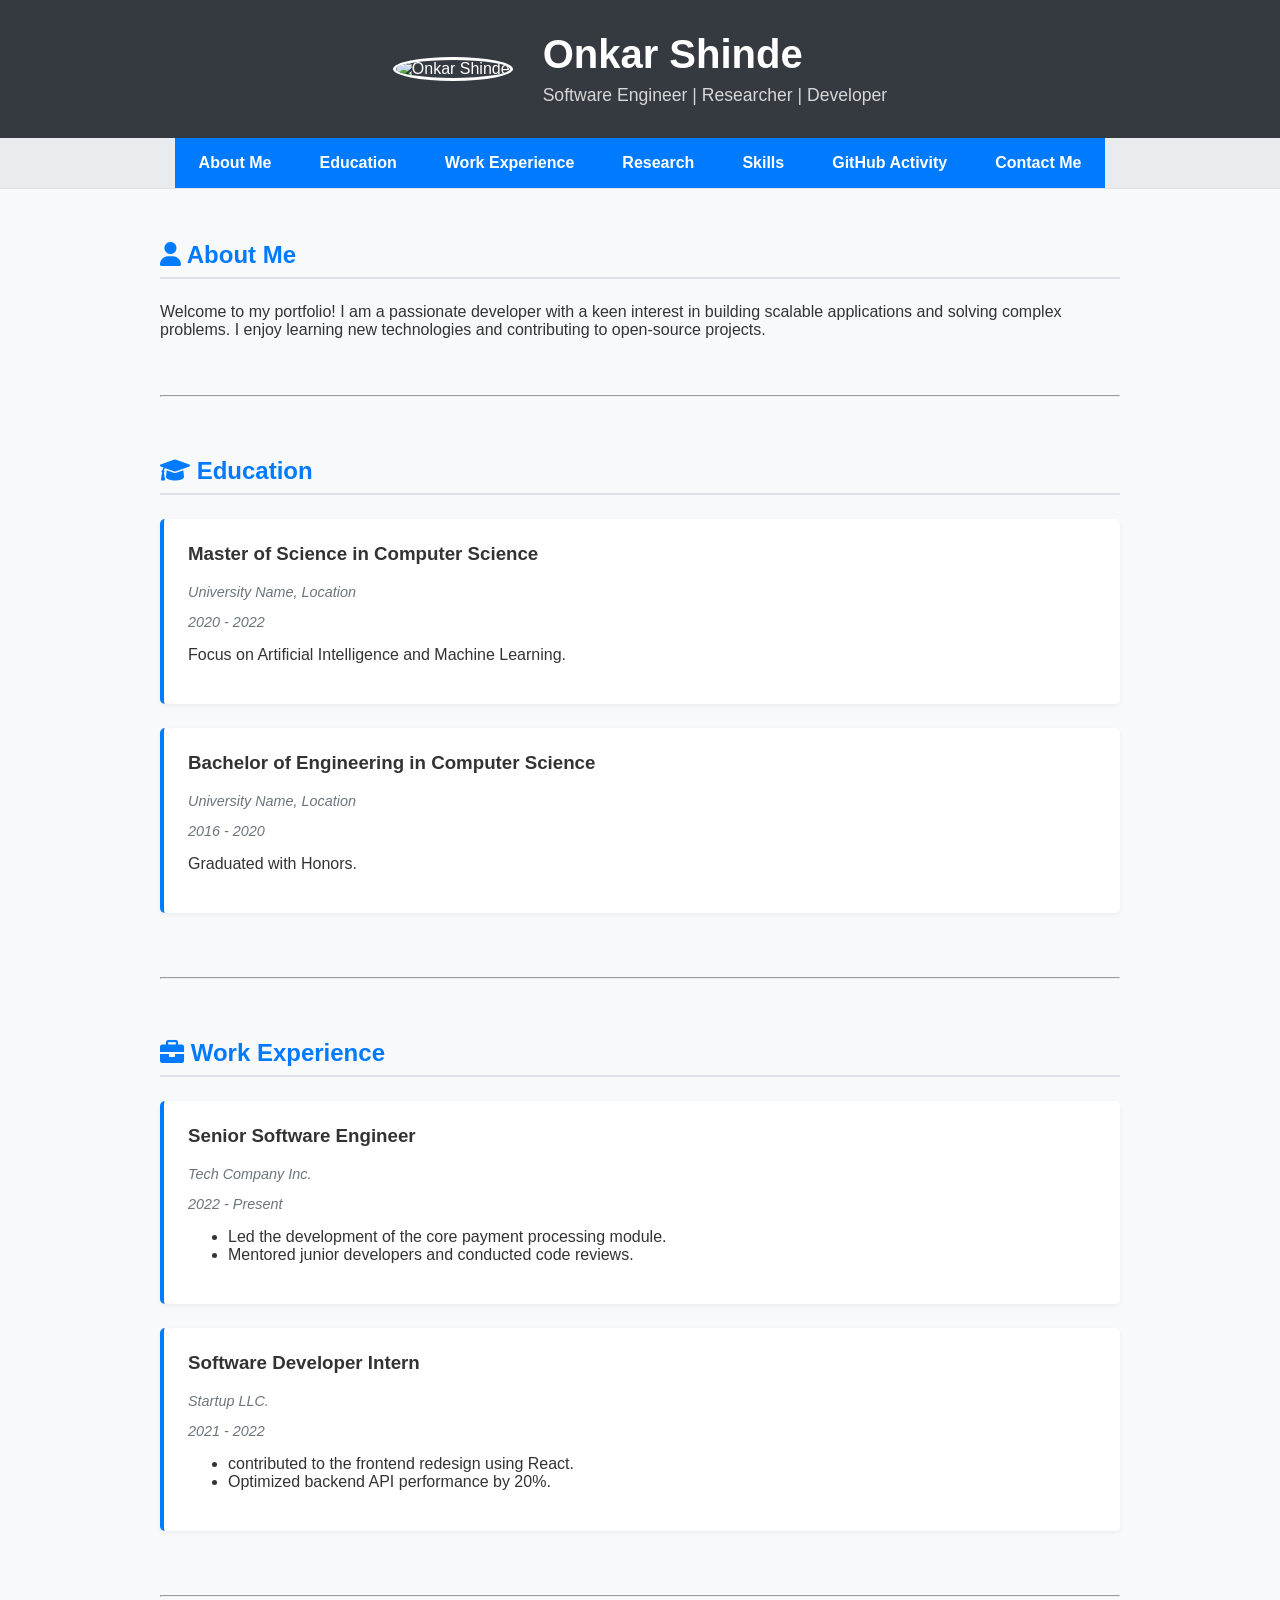
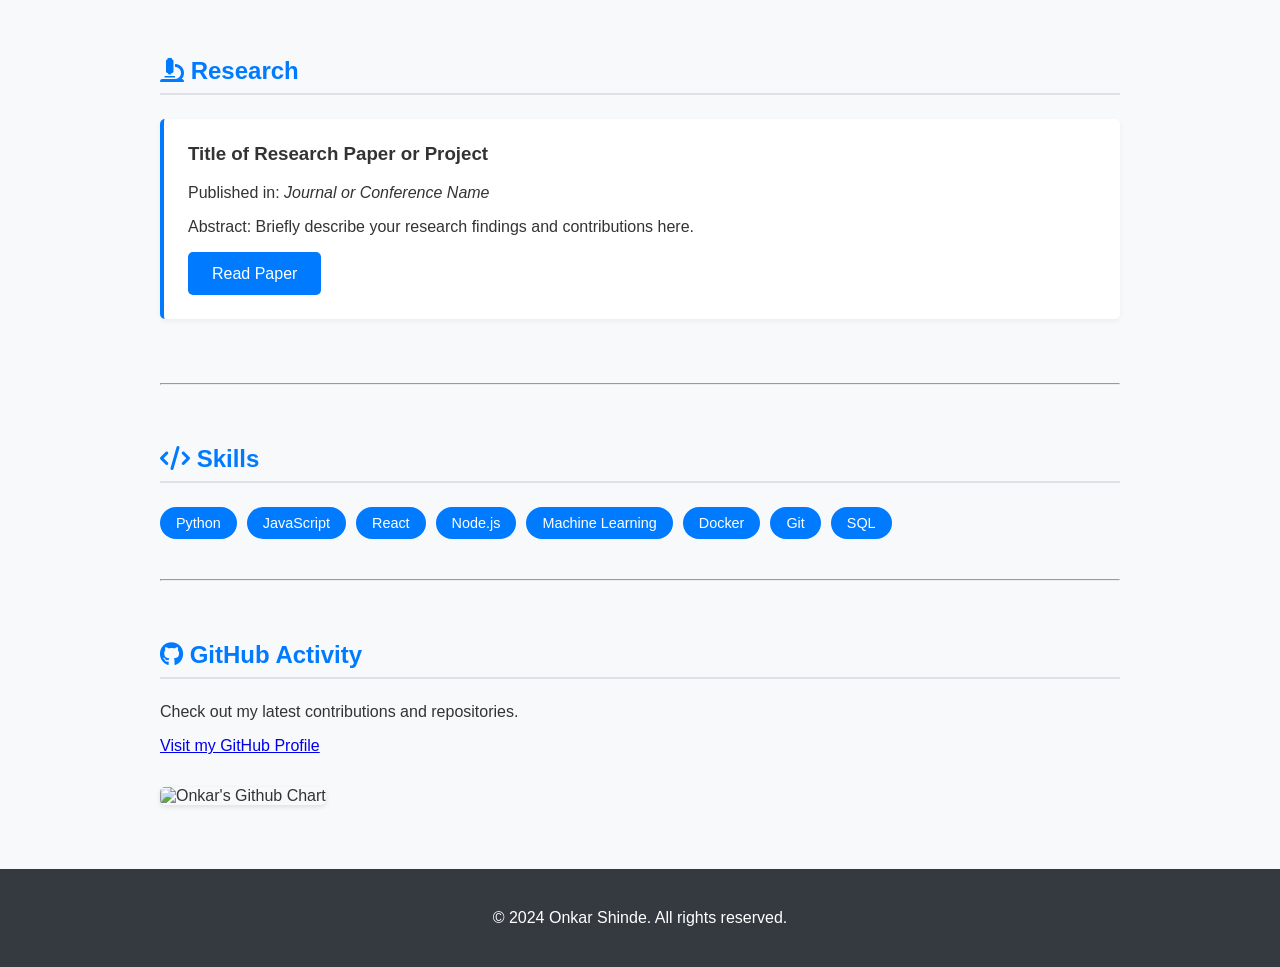
==== index.html @ 022b7048 "Remove root folder" ====
<!DOCTYPE html>
<html lang="en">
<head>
    <meta charset="UTF-8">
    <meta name="viewport" content="width=device-width, initial-scale=1.0">
    <title>Onkar Shinde - Portfolio</title>
    <link rel="stylesheet" href="styles.css">
    <!-- Font Awesome for icons -->
    <link rel="stylesheet" href="https://cdnjs.cloudflare.com/ajax/libs/font-awesome/6.0.0/css/all.min.css">
</head>
<body>

    <!-- Header Section -->
    <header class="main-header">
        <div class="container header-content">
            <div class="profile-photo">
                <!-- Replace 'photo.jpg' with your actual photo file -->
                <img src="https://via.placeholder.com/150" alt="Onkar Shinde">
            </div>
            <div class="header-text">
                <h1>Onkar Shinde</h1>
                <p>Software Engineer | Researcher | Developer</p>
            </div>
        </div>
    </header>

    <!-- Navigation Bar -->
    <nav class="navbar">
        <div class="container">
            <ul>
                <li><a href="#about">About Me</a></li>
                <li><a href="#education">Education</a></li>
                <li><a href="#experience">Work Experience</a></li>
                <li><a href="#research">Research</a></li>
                <li><a href="#skills">Skills</a></li>
                <li><a href="#github">GitHub Activity</a></li>
                <li><a href="contact.html">Contact Me</a></li>
            </ul>
        </div>
    </nav>

    <!-- Main Content -->
    <main class="container">
        
        <!-- About Me Section -->
        <section id="about" class="section">
            <h2><i class="fas fa-user"></i> About Me</h2>
            <p>Welcome to my portfolio! I am a passionate developer with a keen interest in building scalable applications and solving complex problems. I enjoy learning new technologies and contributing to open-source projects.</p>
        </section>

        <hr>

        <!-- Education Section -->
        <section id="education" class="section">
            <h2><i class="fas fa-graduation-cap"></i> Education</h2>
            <div class="timeline-item">
                <h3>Master of Science in Computer Science</h3>
                <p class="institution">University Name, Location</p>
                <p class="date">2020 - 2022</p>
                <p>Focus on Artificial Intelligence and Machine Learning.</p>
            </div>
            <div class="timeline-item">
                <h3>Bachelor of Engineering in Computer Science</h3>
                <p class="institution">University Name, Location</p>
                <p class="date">2016 - 2020</p>
                <p>Graduated with Honors.</p>
            </div>
        </section>

        <hr>

        <!-- Work Experience Section -->
        <section id="experience" class="section">
            <h2><i class="fas fa-briefcase"></i> Work Experience</h2>
            <div class="timeline-item">
                <h3>Senior Software Engineer</h3>
                <p class="company">Tech Company Inc.</p>
                <p class="date">2022 - Present</p>
                <ul>
                    <li>Led the development of the core payment processing module.</li>
                    <li>Mentored junior developers and conducted code reviews.</li>
                </ul>
            </div>
            <div class="timeline-item">
                <h3>Software Developer Intern</h3>
                <p class="company">Startup LLC.</p>
                <p class="date">2021 - 2022</p>
                <ul>
                    <li>contributed to the frontend redesign using React.</li>
                    <li>Optimized backend API performance by 20%.</li>
                </ul>
            </div>
        </section>

        <hr>

        <!-- Research Section -->
        <section id="research" class="section">
            <h2><i class="fas fa-microscope"></i> Research</h2>
            <div class="research-item">
                <h3>Title of Research Paper or Project</h3>
                <p>Published in: <em>Journal or Conference Name</em></p>
                <p>Abstract: Briefly describe your research findings and contributions here.</p>
                <a href="#" class="btn">Read Paper</a>
            </div>
        </section>

        <hr>

        <!-- Skills Section -->
        <section id="skills" class="section">
            <h2><i class="fas fa-code"></i> Skills</h2>
            <div class="skills-grid">
                <span class="skill-tag">Python</span>
                <span class="skill-tag">JavaScript</span>
                <span class="skill-tag">React</span>
                <span class="skill-tag">Node.js</span>
                <span class="skill-tag">Machine Learning</span>
                <span class="skill-tag">Docker</span>
                <span class="skill-tag">Git</span>
                <span class="skill-tag">SQL</span>
            </div>
        </section>

        <hr>

        <!-- GitHub Activity Section -->
        <section id="github" class="section">
            <h2><i class="fab fa-github"></i> GitHub Activity</h2>
            <p>Check out my latest contributions and repositories.</p>
            <!-- You can embed a GitHub activity calendar or list repositories here -->
            <div class="github-widget">
                <p><a href="https://github.com/" target="_blank">Visit my GitHub Profile</a></p>
                <!-- Example: GitHub Readme Stats or similar image link can go here -->
                <img src="https://ghchart.rshah.org/onkarshinde" alt="Onkar's Github Chart" />
            </div>
        </section>

    </main>

    <footer>
        <div class="container">
            <p>&copy; 2024 Onkar Shinde. All rights reserved.</p>
        </div>
    </footer>

    <script src="script.js"></script>
</body>
</html>
---- styles.css ----
:root {
    --primary-color: #007bff;
    --secondary-color: #6c757d;
    --background-color: #f8f9fa;
    --text-dark: #333;
    --text-light: #fff;
    --header-bg: #343a40;
    --nav-bg: #e9ecef;
}

/* Base Styles */
body {
    font-family: 'Segoe UI', Tahoma, Geneva, Verdana, sans-serif;
    margin: 0;
    padding: 0;
    background-color: var(--background-color);
    color: var(--text-dark);
}

.container {
    max-width: 960px;
    margin: 0 auto;
    padding: 0 15px;
}

/* Header Section */
.main-header {
    background-color: var(--header-bg);
    color: var(--text-light);
    padding: 2rem 0;
    display: flex;
    justify-content: center;
    align-items: center;
}

.header-content {
    display: flex;
    align-items: center;
    gap: 30px;
}

.header-text h1 {
    margin: 0;
    font-size: 2.5rem;
}

.header-text p {
    margin: 0.5rem 0 0;
    font-size: 1.1rem;
    opacity: 0.8;
}

/* Profile Photo */
.profile-photo img {
    border-radius: 50%;
    width: 150px;
    height: 150px;
    object-fit: cover;
    border: 3px solid var(--text-light);
}

/* Navigation Bar */
.navbar {
    background-color: var(--nav-bg);
    position: sticky;
    top: 0;
    z-index: 1000;
    border-bottom: 1px solid #dee2e6;
}

.navbar ul {
    list-style: none;
    margin: 0;
    padding: 0;
    display: flex;
    justify-content: center;
    flex-wrap: wrap;
}

.navbar li {
    margin: 0;
}

.navbar a {
    display: block;
    padding: 1rem 1.5rem;
    text-decoration: none;
    color: var(--text-dark);
    font-weight: 600;
    transition: background-color 0.3s, color 0.3s;
}

.navbar a:hover, .navbar a.active {
    background-color: var(--primary-color);
    color: var(--text-light);
}

/* Main Content */
main {
    padding: 2rem 0;
    min-height: 80vh;
}

/* Sections */
.section {
    padding: 2rem 0;
    scroll-margin-top: 60px; /* Offset for sticky nav */
}

h2 {
    color: var(--primary-color);
    border-bottom: 2px solid #dee2e6;
    padding-bottom: 0.5rem;
    margin-bottom: 1.5rem;
}

.timeline-item, .research-item {
    background: #fff;
    padding: 1.5rem;
    border-radius: 5px;
    box-shadow: 0 2px 5px rgba(0,0,0,0.05);
    margin-bottom: 1.5rem;
    border-left: 4px solid var(--primary-color);
}

.timeline-item h3, .research-item h3 {
    margin-top: 0;
    color: var(--text-dark);
}

.date, .company, .institution {
    color: var(--secondary-color);
    font-size: 0.9rem;
    margin-bottom: 0.5rem;
    font-style: italic;
}

/* Skills */
.skills-grid {
    display: flex;
    flex-wrap: wrap;
    gap: 10px;
}

.skill-tag {
    background-color: var(--primary-color);
    color: var(--text-light);
    padding: 0.5rem 1rem;
    border-radius: 20px;
    font-size: 0.9rem;
}

/* GitHub Activity Placeholder */
.github-widget img {
    max-width: 100%;
    margin-top: 1rem;
    border-radius: 5px;
    box-shadow: 0 2px 5px rgba(0,0,0,0.1);
}

/* Contact Page */
.contact-info {
    margin-bottom: 2rem;
    text-align: center;
}

.contact-form-container {
    background: #fff;
    padding: 2rem;
    border-radius: 5px;
    box-shadow: 0 2px 10px rgba(0,0,0,0.05);
    max-width: 600px;
    margin: 0 auto;
}

.btn {
    display: inline-block;
    padding: 0.8rem 1.5rem;
    background-color: var(--primary-color);
    color: var(--text-light);
    border: none;
    border-radius: 5px;
    cursor: pointer;
    font-size: 1rem;
    transition: background-color 0.3s;
    text-decoration: none;
}

.btn:hover {
    background-color: #0056b3;
}

/* Form Styles */
.form-group {
    margin-bottom: 1.5rem;
}

.form-group label {
    display: block;
    margin-bottom: 0.5rem;
    font-weight: 600;
}

.form-group input, 
.form-group textarea {
    width: 100%;
    padding: 0.8rem;
    border: 1px solid #ccc;
    border-radius: 4px;
    box-sizing: border-box; /* Fixes padding issue */
    font-family: inherit;
    font-size: 1rem;
}

.form-group input:focus, 
.form-group textarea:focus {
    border-color: var(--primary-color);
    outline: none;
}

/* Footer */
footer {
    background-color: var(--header-bg);
    color: var(--text-light);
    text-align: center;
    padding: 1.5rem 0;
    margin-top: 2rem;
}

/* Responsive adjustments */
@media (max-width: 768px) {
    .header-content {
        flex-direction: column;
        text-align: center;
    }
    
    .navbar ul {
        flex-direction: column;
        align-items: center;
    }

    .navbar a {
        padding: 0.8rem;
        width: 100%;
        text-align: center;
    }
}
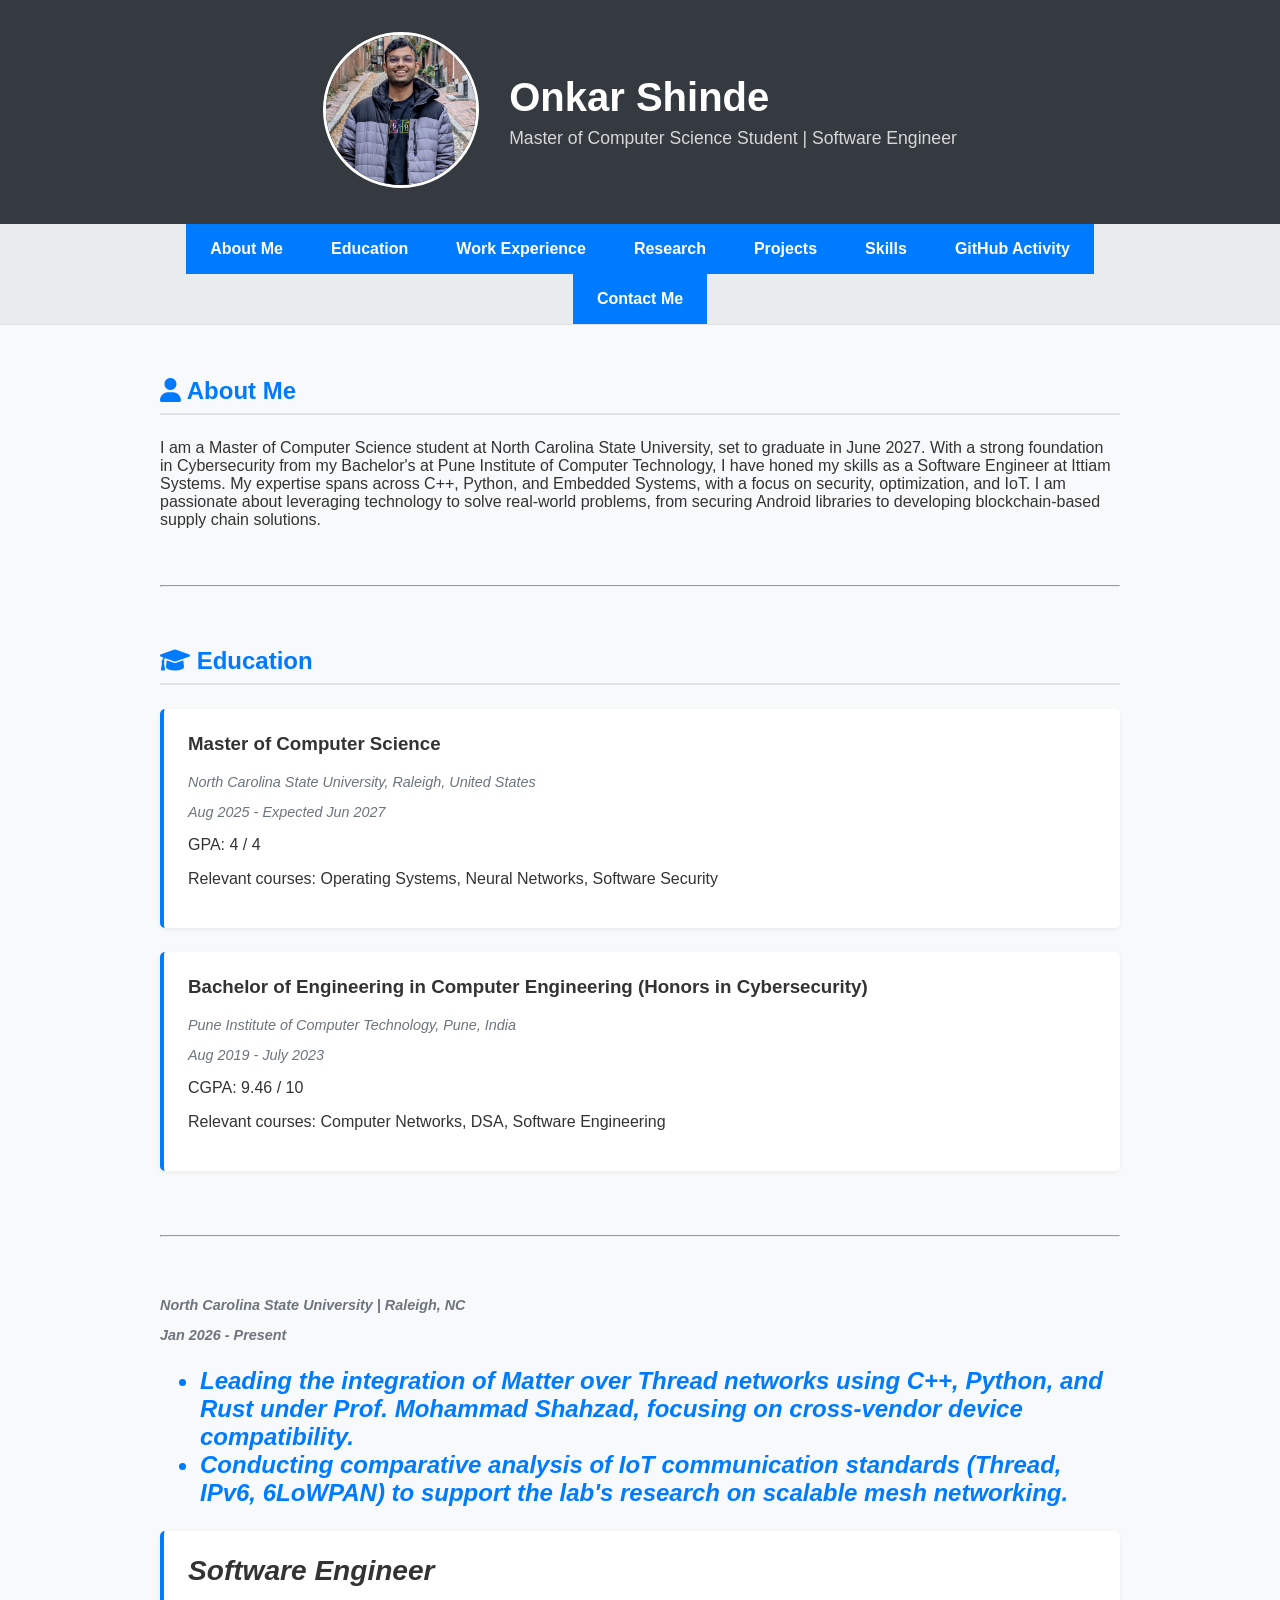
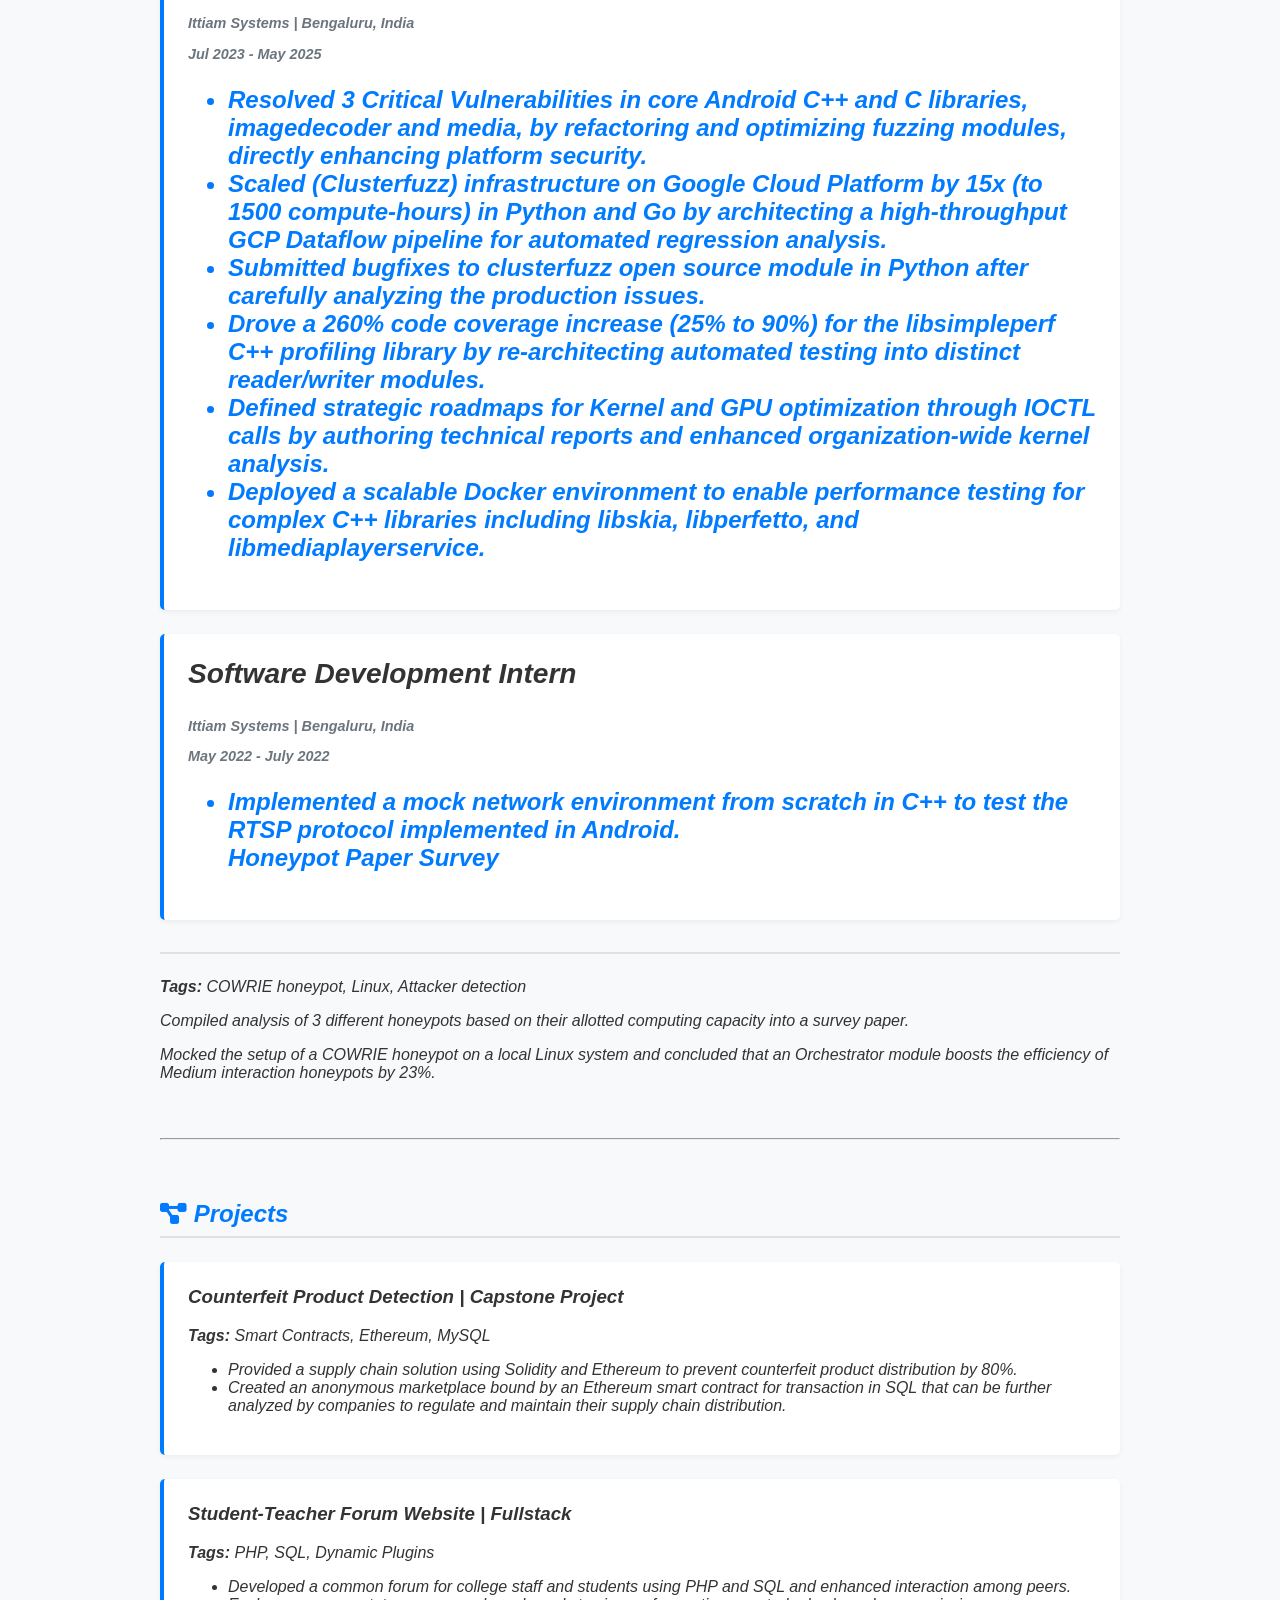
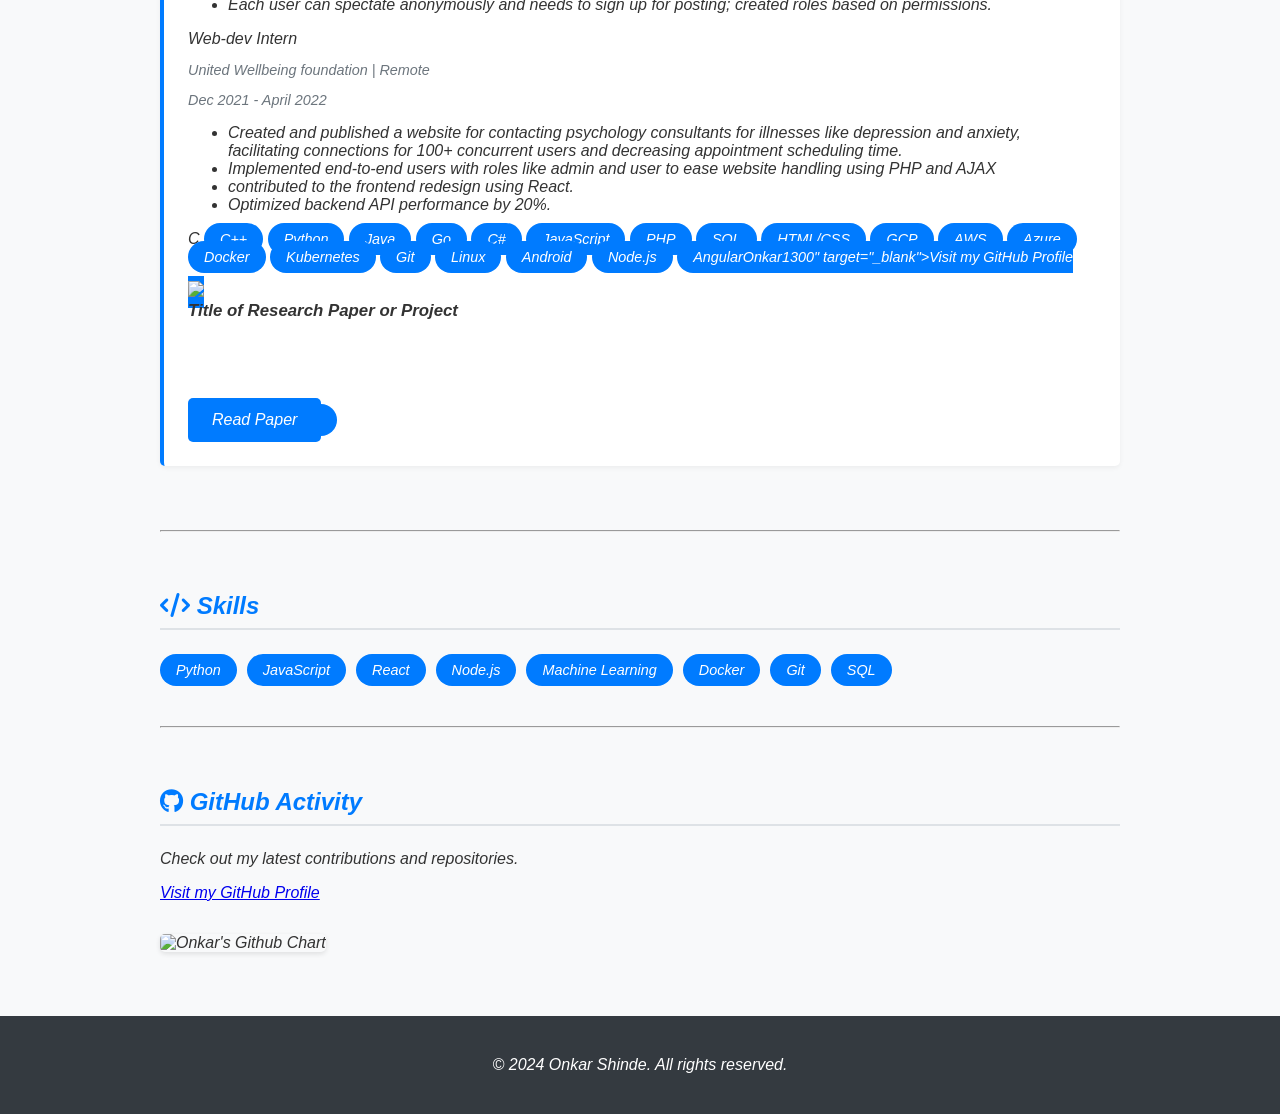
==== commit d6ed617a: "Update profile" ====
--- a/index.html
+++ b/index.html
@@ -15,11 +15,11 @@
         <div class="container header-content">
             <div class="profile-photo">
                 <!-- Replace 'photo.jpg' with your actual photo file -->
-                <img src="https://via.placeholder.com/150" alt="Onkar Shinde">
+                <img src="profile.jpeg" alt="Onkar Shinde">
             </div>
             <div class="header-text">
                 <h1>Onkar Shinde</h1>
-                <p>Software Engineer | Researcher | Developer</p>
+                <p>Master of Computer Science Student | Software Engineer</p>
             </div>
         </div>
     </header>
@@ -32,6 +32,7 @@
                 <li><a href="#education">Education</a></li>
                 <li><a href="#experience">Work Experience</a></li>
                 <li><a href="#research">Research</a></li>
+                <li><a href="#projects">Projects</a></li>
                 <li><a href="#skills">Skills</a></li>
                 <li><a href="#github">GitHub Activity</a></li>
                 <li><a href="contact.html">Contact Me</a></li>
@@ -45,7 +46,7 @@
         <!-- About Me Section -->
         <section id="about" class="section">
             <h2><i class="fas fa-user"></i> About Me</h2>
-            <p>Welcome to my portfolio! I am a passionate developer with a keen interest in building scalable applications and solving complex problems. I enjoy learning new technologies and contributing to open-source projects.</p>
+            <p>I am a Master of Computer Science student at North Carolina State University, set to graduate in June 2027. With a strong foundation in Cybersecurity from my Bachelor's at Pune Institute of Computer Technology, I have honed my skills as a Software Engineer at Ittiam Systems. My expertise spans across C++, Python, and Embedded Systems, with a focus on security, optimization, and IoT. I am passionate about leveraging technology to solve real-world problems, from securing Android libraries to developing blockchain-based supply chain solutions.</p>
         </section>
 
         <hr>
@@ -54,16 +55,18 @@
         <section id="education" class="section">
             <h2><i class="fas fa-graduation-cap"></i> Education</h2>
             <div class="timeline-item">
-                <h3>Master of Science in Computer Science</h3>
-                <p class="institution">University Name, Location</p>
-                <p class="date">2020 - 2022</p>
-                <p>Focus on Artificial Intelligence and Machine Learning.</p>
-            </div>
-            <div class="timeline-item">
-                <h3>Bachelor of Engineering in Computer Science</h3>
-                <p class="institution">University Name, Location</p>
-                <p class="date">2016 - 2020</p>
-                <p>Graduated with Honors.</p>
+                <h3>Master of Computer Science</h3>
+                <p class="institution">North Carolina State University, Raleigh, United States</p>
+                <p class="date">Aug 2025 - Expected Jun 2027</p>
+                <p>GPA: 4 / 4</p>
+                <p>Relevant courses: Operating Systems, Neural Networks, Software Security</p>
+            </div>
+            <div class="timeline-item">
+                <h3>Bachelor of Engineering in Computer Engineering (Honors in Cybersecurity)</h3>
+                <p class="institution">Pune Institute of Computer Technology, Pune, India</p>
+                <p class="date">Aug 2019 - July 2023</p>
+                <p>CGPA: 9.46 / 10</p>
+                <p>Relevant courses: Computer Networks, DSA, Software Engineering</p>
             </div>
         </section>
 
@@ -71,32 +74,90 @@
 
         <!-- Work Experience Section -->
         <section id="experience" class="section">
-            <h2><i class="fas fa-briefcase"></i> Work Experience</h2>
-            <div class="timeline-item">
-                <h3>Senior Software Engineer</h3>
-                <p class="company">Tech Company Inc.</p>
-                <p class="date">2022 - Present</p>
-                <ul>
-                    <li>Led the development of the core payment processing module.</li>
-                    <li>Mentored junior developers and conducted code reviews.</li>
+            <h2><i cNCSU Student Researcher : Thread and IoT</h3>
+                <p class="company">North Carolina State University | Raleigh, NC</p>
+                <p class="date">Jan 2026 - Present</p>
+                <ul>
+                    <li>Leading the integration of <em>Matter</em> over <em>Thread</em> networks using C++, Python, and Rust under Prof. Mohammad Shahzad, focusing on cross-vendor device compatibility.</li>
+                    <li>Conducting comparative analysis of IoT communication standards (Thread, IPv6, 6LoWPAN) to support the lab's research on scalable mesh networking.</li>
                 </ul>
             </div>
             <div class="timeline-item">
-                <h3>Software Developer Intern</h3>
-                <p class="company">Startup LLC.</p>
-                <p class="date">2021 - 2022</p>
-                <ul>
+                <h3>Software Engineer</h3>
+                <p class="company">Ittiam Systems | Bengaluru, India</p>
+                <p class="date">Jul 2023 - May 2025</p>
+                <ul>
+                    <li>Resolved 3 Critical Vulnerabilities in core Android C++ and C libraries, <em>imagedecoder</em> and <em>media</em>, by refactoring and optimizing fuzzing modules, directly enhancing platform security.</li>
+                    <li>Scaled (<em>Clusterfuzz</em>) infrastructure on <strong>Google Cloud Platform</strong> by 15x (to 1500 compute-hours) in Python and Go by architecting a high-throughput GCP Dataflow pipeline for automated regression analysis.</li>
+                    <li>Submitted bugfixes to <strong>clusterfuzz open source</strong> module in Python after carefully analyzing the production issues.</li>
+                    <li>Drove a 260% code coverage increase (25% to 90%) for the libsimpleperf C++ profiling library by re-architecting automated testing into distinct <em>reader/writer</em> modules.</li>
+                    <li>Defined strategic roadmaps for <strong>Kernel</strong> and <strong>GPU optimization</strong> through IOCTL calls by authoring technical reports and enhanced organization-wide kernel analysis.</li>
+                    <li>Deployed a scalable Docker environment to enable performance testing for complex C++ libraries including <em>libskia</em>, <em>libperfetto</em>, and <em>libmediaplayerservice</em>.</li>
+                </ul>
+            </div>
+            <div class="timeline-item">
+                <h3>Software Development Intern</h3>
+                <p class="company">Ittiam Systems | Bengaluru, India</p>
+                <p class="date">May 2022 - July 2022</p>
+                <ul>
+                    <li>Implemented a mock network environment from scratch in C++ to test the RTSP protocol implemented in Android.</li>
+                    Honeypot Paper Survey</h3>
+                <p><strong>Tags:</strong> COWRIE honeypot, Linux, Attacker detection</p>
+                <p>Compiled analysis of 3 different honeypots based on their allotted computing capacity into a <em>survey paper</em>.</p>
+                <p>Mocked the setup of a COWRIE honeypot on a local Linux system and concluded that an Orchestrator module boosts the efficiency of Medium interaction honeypots by 23%.</p>
+            </div>
+        </section>
+
+        <hr>
+        
+        <!-- Projects Section -->
+        <section id="projects" class="section">
+            <h2><i class="fas fa-project-diagram"></i> Projects</h2>
+            <div class="research-item">
+                <h3>Counterfeit Product Detection | Capstone Project</h3>
+                <p><strong>Tags:</strong> Smart Contracts, Ethereum, MySQL</p>
+                <ul>
+                    <li>Provided a supply chain solution using Solidity and Ethereum to prevent counterfeit product distribution by 80%.</li>
+                    <li>Created an anonymous marketplace bound by an Ethereum smart contract for transaction in SQL that can be further analyzed by companies to regulate and maintain their supply chain distribution.</li>
+                </ul>
+            </div>
+            <div class="research-item">
+                <h3>Student-Teacher Forum Website | Fullstack</h3>
+                <p><strong>Tags:</strong> PHP, SQL, Dynamic Plugins</p>
+                <ul>
+                    <li>Developed a common forum for college staff and students using PHP and SQL and enhanced interaction among peers.</li>
+                    <li>Each user can spectate anonymously and needs to sign up for posting; created roles based on permissions.</li>
+                </ul
+                <h3>Web-dev Intern</h3>
+                <p class="company">United Wellbeing foundation | Remote</p>
+                <p class="date">Dec 2021 - April 2022</p>
+                <ul>
+                    <li>Created and published a website for contacting psychology consultants for illnesses like depression and anxiety, facilitating connections for 100+ concurrent users and decreasing appointment scheduling time.</li>
+                    <li>Implemented end-to-end users with roles like admin and user to ease website handling using PHP and AJAX
                     <li>contributed to the frontend redesign using React.</li>
                     <li>Optimized backend API performance by 20%.</li>
-                </ul>
-            </div>
-        </section>
-
-        <hr>
-
-        <!-- Research Section -->
-        <section id="research" class="section">
-            <h2><i class="fas fa-microscope"></i> Research</h2>
+                </ul>C</span>
+                <span class="skill-tag">C++</span>
+                <span class="skill-tag">Python</span>
+                <span class="skill-tag">Java</span>
+                <span class="skill-tag">Go</span>
+                <span class="skill-tag">C#</span>
+                <span class="skill-tag">JavaScript</span>
+                <span class="skill-tag">PHP</span>
+                <span class="skill-tag">SQL</span>
+                <span class="skill-tag">HTML/CSS</span>
+                <span class="skill-tag">GCP</span>
+                <span class="skill-tag">AWS</span>
+                <span class="skill-tag">Azure</span>
+                <span class="skill-tag">Docker</span>
+                <span class="skill-tag">Kubernetes</span>
+                <span class="skill-tag">Git</span>
+                <span class="skill-tag">Linux</span>
+                <span class="skill-tag">Android</span>
+                <span class="skill-tag">Node.js</span>
+                <span class="skill-tag">AngularOnkar1300" target="_blank">Visit my GitHub Profile</a></p>
+                <!-- Example: GitHub Readme Stats or similar image link can go here -->
+                <img src="https://ghchart.rshah.org/Onkar1300
             <div class="research-item">
                 <h3>Title of Research Paper or Project</h3>
                 <p>Published in: <em>Journal or Conference Name</em></p>
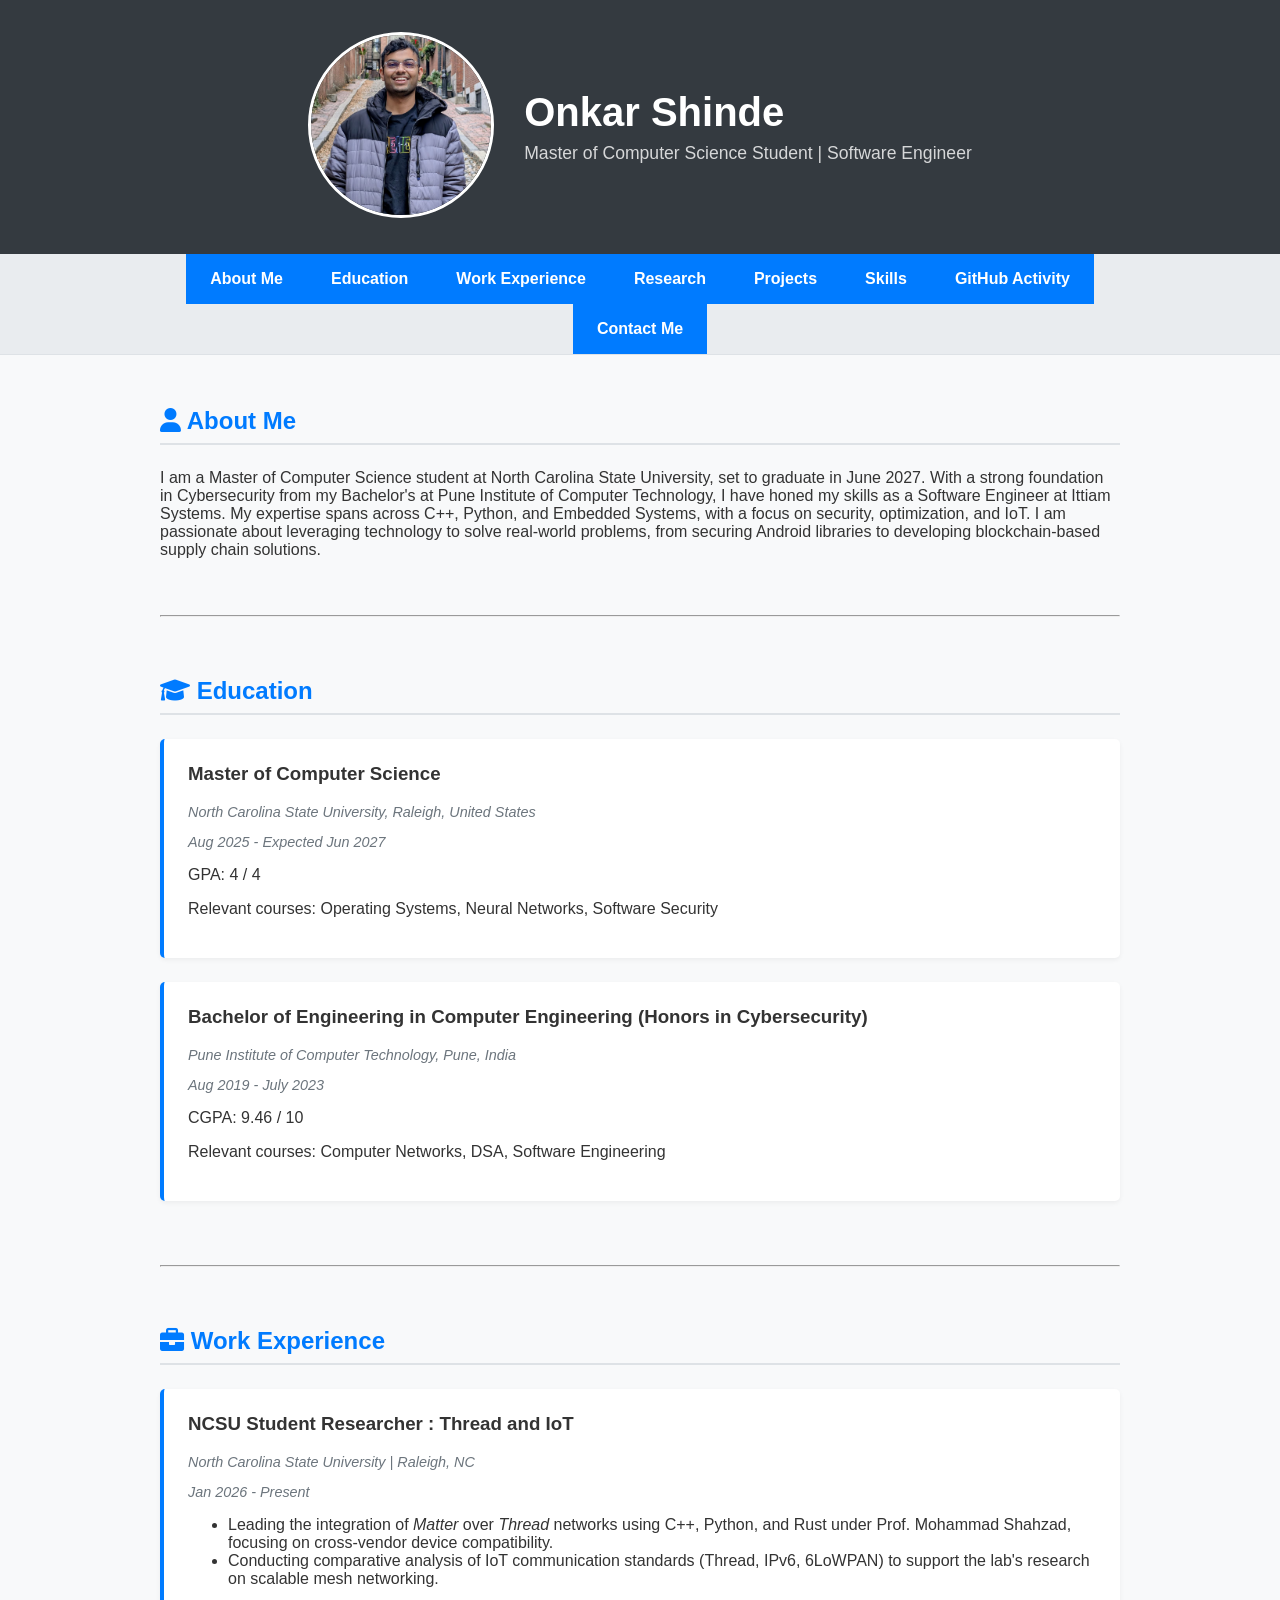
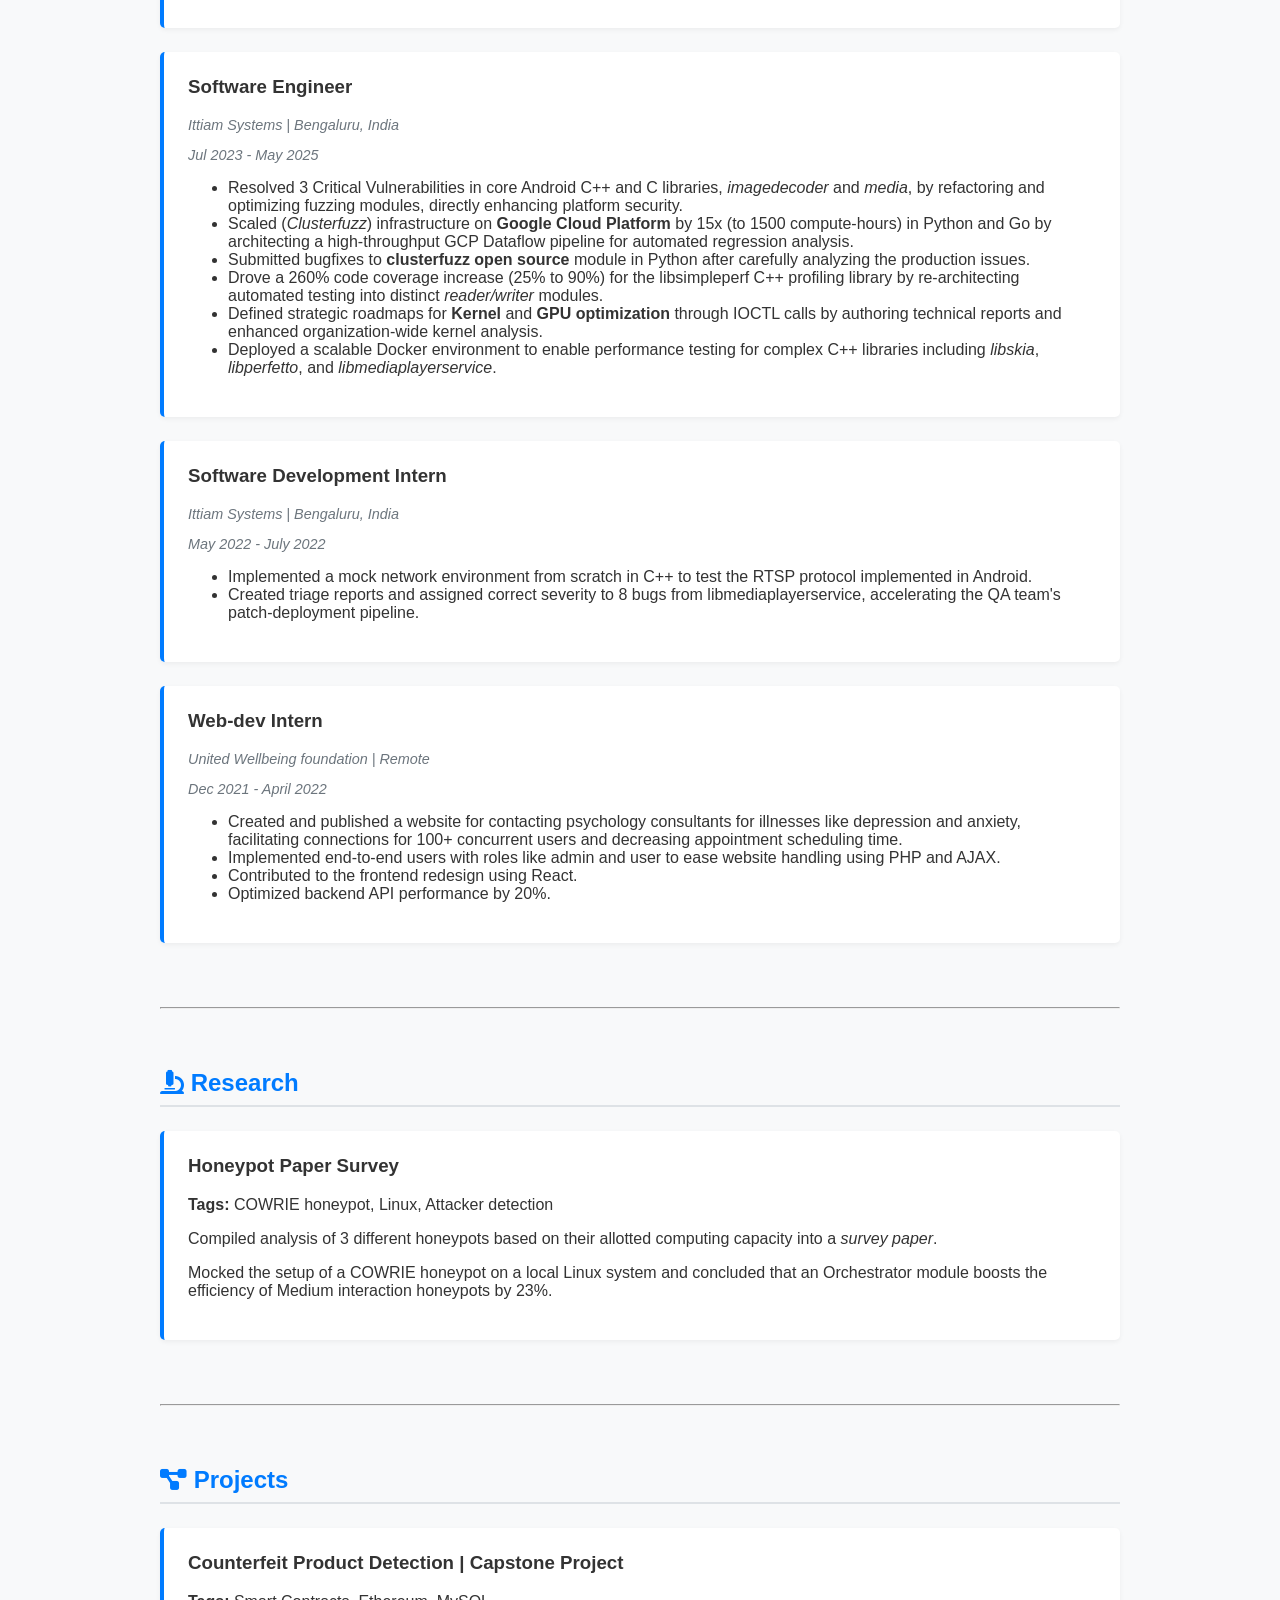
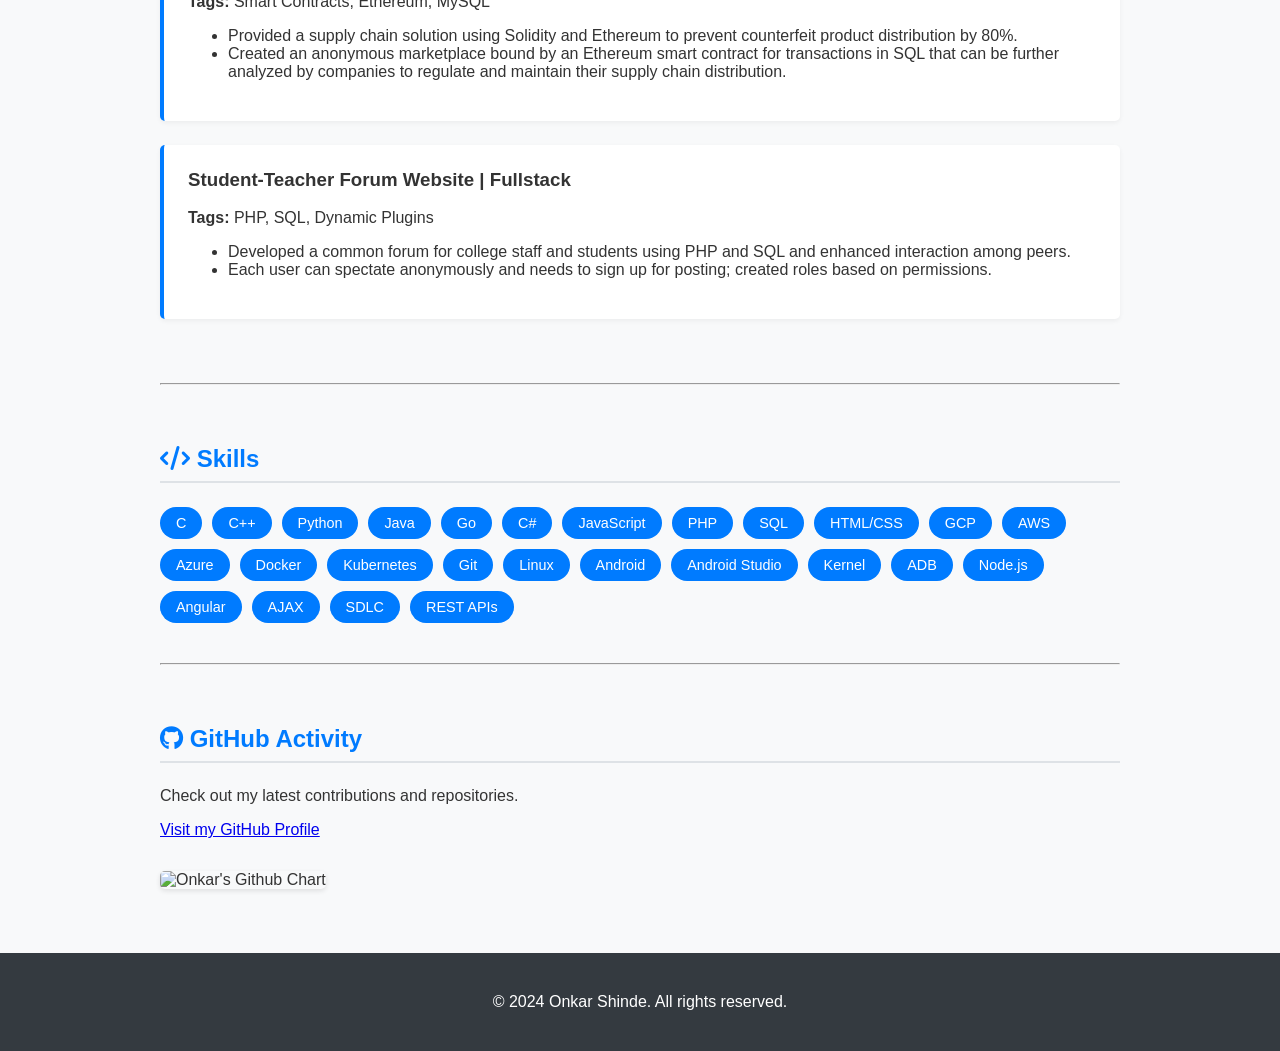
==== commit 8cbecf14: "Update profile" ====
--- a/index.html
+++ b/index.html
@@ -74,7 +74,9 @@
 
         <!-- Work Experience Section -->
         <section id="experience" class="section">
-            <h2><i cNCSU Student Researcher : Thread and IoT</h3>
+            <h2><i class="fas fa-briefcase"></i> Work Experience</h2>
+            <div class="timeline-item">
+                <h3>NCSU Student Researcher : Thread and IoT</h3>
                 <p class="company">North Carolina State University | Raleigh, NC</p>
                 <p class="date">Jan 2026 - Present</p>
                 <ul>
@@ -101,7 +103,29 @@
                 <p class="date">May 2022 - July 2022</p>
                 <ul>
                     <li>Implemented a mock network environment from scratch in C++ to test the RTSP protocol implemented in Android.</li>
-                    Honeypot Paper Survey</h3>
+                    <li>Created triage reports and assigned correct severity to 8 bugs from libmediaplayerservice, accelerating the QA team's patch-deployment pipeline.</li>
+                </ul>
+            </div>
+            <div class="timeline-item">
+                <h3>Web-dev Intern</h3>
+                <p class="company">United Wellbeing foundation | Remote</p>
+                <p class="date">Dec 2021 - April 2022</p>
+                <ul>
+                    <li>Created and published a website for contacting psychology consultants for illnesses like depression and anxiety, facilitating connections for 100+ concurrent users and decreasing appointment scheduling time.</li>
+                    <li>Implemented end-to-end users with roles like admin and user to ease website handling using PHP and AJAX.</li>
+                    <li>Contributed to the frontend redesign using React.</li>
+                    <li>Optimized backend API performance by 20%.</li>
+                </ul>
+            </div>
+        </section>
+
+        <hr>
+
+        <!-- Research Section -->
+        <section id="research" class="section">
+            <h2><i class="fas fa-microscope"></i> Research</h2>
+            <div class="research-item">
+                <h3>Honeypot Paper Survey</h3>
                 <p><strong>Tags:</strong> COWRIE honeypot, Linux, Attacker detection</p>
                 <p>Compiled analysis of 3 different honeypots based on their allotted computing capacity into a <em>survey paper</em>.</p>
                 <p>Mocked the setup of a COWRIE honeypot on a local Linux system and concluded that an Orchestrator module boosts the efficiency of Medium interaction honeypots by 23%.</p>
@@ -109,7 +133,7 @@
         </section>
 
         <hr>
-        
+
         <!-- Projects Section -->
         <section id="projects" class="section">
             <h2><i class="fas fa-project-diagram"></i> Projects</h2>
@@ -118,7 +142,7 @@
                 <p><strong>Tags:</strong> Smart Contracts, Ethereum, MySQL</p>
                 <ul>
                     <li>Provided a supply chain solution using Solidity and Ethereum to prevent counterfeit product distribution by 80%.</li>
-                    <li>Created an anonymous marketplace bound by an Ethereum smart contract for transaction in SQL that can be further analyzed by companies to regulate and maintain their supply chain distribution.</li>
+                    <li>Created an anonymous marketplace bound by an Ethereum smart contract for transactions in SQL that can be further analyzed by companies to regulate and maintain their supply chain distribution.</li>
                 </ul>
             </div>
             <div class="research-item">
@@ -127,16 +151,17 @@
                 <ul>
                     <li>Developed a common forum for college staff and students using PHP and SQL and enhanced interaction among peers.</li>
                     <li>Each user can spectate anonymously and needs to sign up for posting; created roles based on permissions.</li>
-                </ul
-                <h3>Web-dev Intern</h3>
-                <p class="company">United Wellbeing foundation | Remote</p>
-                <p class="date">Dec 2021 - April 2022</p>
-                <ul>
-                    <li>Created and published a website for contacting psychology consultants for illnesses like depression and anxiety, facilitating connections for 100+ concurrent users and decreasing appointment scheduling time.</li>
-                    <li>Implemented end-to-end users with roles like admin and user to ease website handling using PHP and AJAX
-                    <li>contributed to the frontend redesign using React.</li>
-                    <li>Optimized backend API performance by 20%.</li>
-                </ul>C</span>
+                </ul>
+            </div>
+        </section>
+
+        <hr>
+
+        <!-- Skills Section -->
+        <section id="skills" class="section">
+            <h2><i class="fas fa-code"></i> Skills</h2>
+            <div class="skills-grid">
+                <span class="skill-tag">C</span>
                 <span class="skill-tag">C++</span>
                 <span class="skill-tag">Python</span>
                 <span class="skill-tag">Java</span>
@@ -154,32 +179,14 @@
                 <span class="skill-tag">Git</span>
                 <span class="skill-tag">Linux</span>
                 <span class="skill-tag">Android</span>
+                <span class="skill-tag">Android Studio</span>
+                <span class="skill-tag">Kernel</span>
+                <span class="skill-tag">ADB</span>
                 <span class="skill-tag">Node.js</span>
-                <span class="skill-tag">AngularOnkar1300" target="_blank">Visit my GitHub Profile</a></p>
-                <!-- Example: GitHub Readme Stats or similar image link can go here -->
-                <img src="https://ghchart.rshah.org/Onkar1300
-            <div class="research-item">
-                <h3>Title of Research Paper or Project</h3>
-                <p>Published in: <em>Journal or Conference Name</em></p>
-                <p>Abstract: Briefly describe your research findings and contributions here.</p>
-                <a href="#" class="btn">Read Paper</a>
-            </div>
-        </section>
-
-        <hr>
-
-        <!-- Skills Section -->
-        <section id="skills" class="section">
-            <h2><i class="fas fa-code"></i> Skills</h2>
-            <div class="skills-grid">
-                <span class="skill-tag">Python</span>
-                <span class="skill-tag">JavaScript</span>
-                <span class="skill-tag">React</span>
-                <span class="skill-tag">Node.js</span>
-                <span class="skill-tag">Machine Learning</span>
-                <span class="skill-tag">Docker</span>
-                <span class="skill-tag">Git</span>
-                <span class="skill-tag">SQL</span>
+                <span class="skill-tag">Angular</span>
+                <span class="skill-tag">AJAX</span>
+                <span class="skill-tag">SDLC</span>
+                <span class="skill-tag">REST APIs</span>
             </div>
         </section>
 
@@ -191,9 +198,9 @@
             <p>Check out my latest contributions and repositories.</p>
             <!-- You can embed a GitHub activity calendar or list repositories here -->
             <div class="github-widget">
-                <p><a href="https://github.com/" target="_blank">Visit my GitHub Profile</a></p>
+                <p><a href="https://github.com/Onkar1300" target="_blank">Visit my GitHub Profile</a></p>
                 <!-- Example: GitHub Readme Stats or similar image link can go here -->
-                <img src="https://ghchart.rshah.org/onkarshinde" alt="Onkar's Github Chart" />
+                <img src="https://ghchart.rshah.org/Onkar1300" alt="Onkar's Github Chart" />
             </div>
         </section>
 
--- a/styles.css
+++ b/styles.css
@@ -53,8 +53,8 @@
 /* Profile Photo */
 .profile-photo img {
     border-radius: 50%;
-    width: 150px;
-    height: 150px;
+    width: 180px;
+    height: 180px;
     object-fit: cover;
     border: 3px solid var(--text-light);
 }
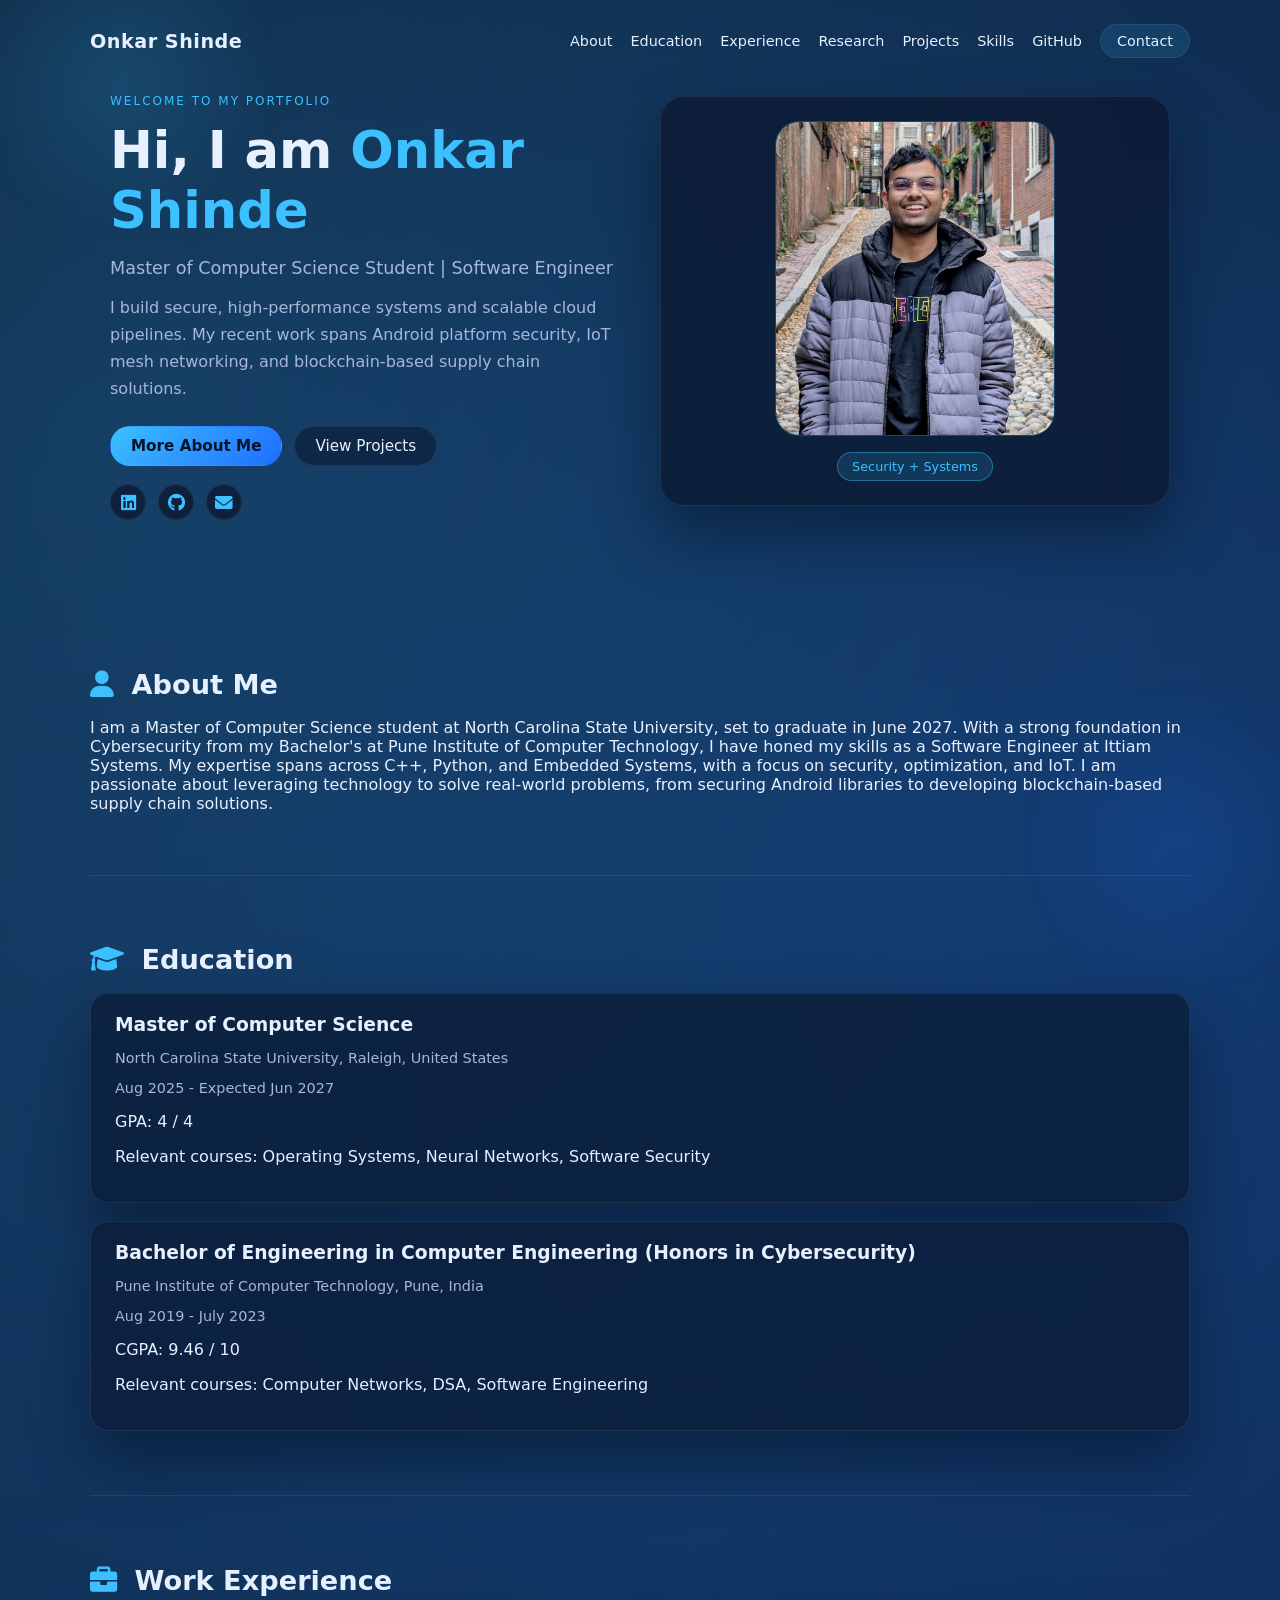
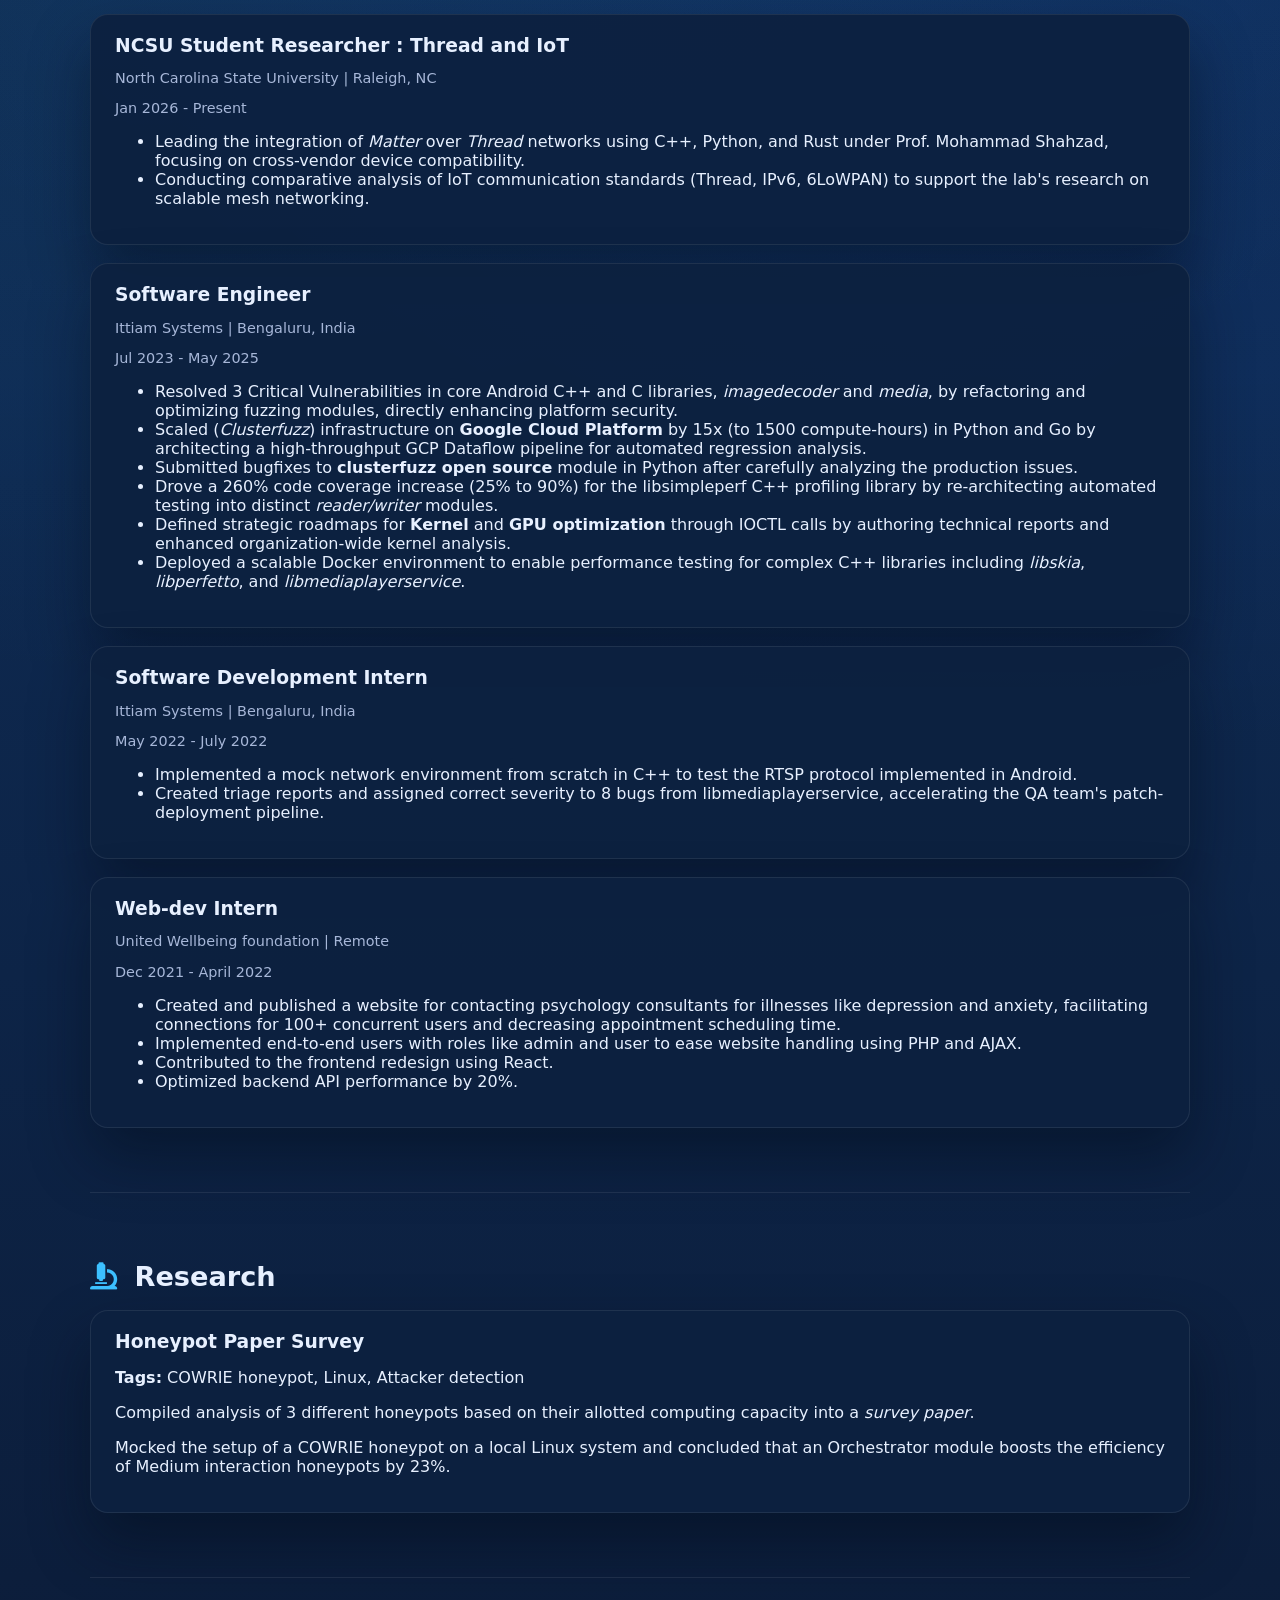
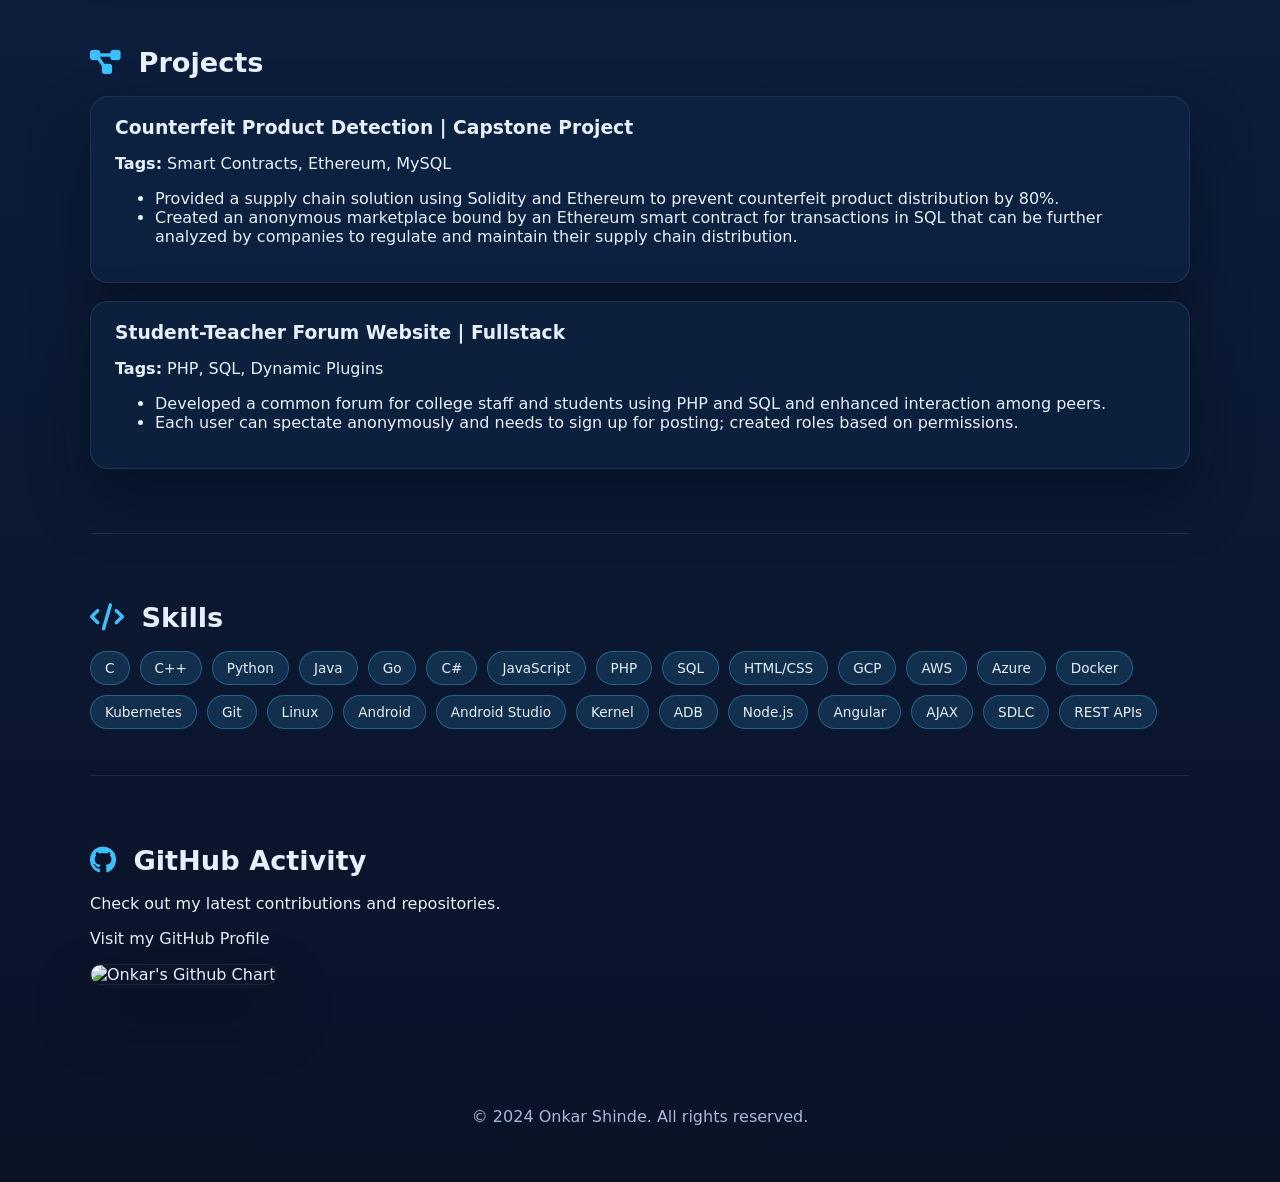
==== commit d47d8932: "Update profile" ====
--- a/index.html
+++ b/index.html
@@ -9,39 +9,58 @@
     <link rel="stylesheet" href="https://cdnjs.cloudflare.com/ajax/libs/font-awesome/6.0.0/css/all.min.css">
 </head>
 <body>
-
-    <!-- Header Section -->
-    <header class="main-header">
-        <div class="container header-content">
-            <div class="profile-photo">
-                <!-- Replace 'photo.jpg' with your actual photo file -->
-                <img src="profile.jpeg" alt="Onkar Shinde">
-            </div>
-            <div class="header-text">
-                <h1>Onkar Shinde</h1>
-                <p>Master of Computer Science Student | Software Engineer</p>
+    <div class="bg-orb orb-1"></div>
+    <div class="bg-orb orb-2"></div>
+
+    <!-- Hero Section -->
+    <header class="hero">
+        <div class="topbar container">
+            <div class="brand">Onkar Shinde</div>
+            <nav class="nav-links">
+                <a href="#about">About</a>
+                <a href="#education">Education</a>
+                <a href="#experience">Experience</a>
+                <a href="#research">Research</a>
+                <a href="#projects">Projects</a>
+                <a href="#skills">Skills</a>
+                <a href="#github">GitHub</a>
+                <a class="nav-cta" href="contact.html">Contact</a>
+            </nav>
+        </div>
+
+        <div class="hero-content container">
+            <div class="hero-text">
+                <p class="eyebrow">Welcome to my portfolio</p>
+                <h1>Hi, I am <span>Onkar Shinde</span></h1>
+                <p class="subtitle">Master of Computer Science Student | Software Engineer</p>
+                <p class="hero-desc">I build secure, high-performance systems and scalable cloud pipelines. My recent work spans Android platform security, IoT mesh networking, and blockchain-based supply chain solutions.</p>
+                <div class="hero-actions">
+                    <a class="btn primary" href="#about">More About Me</a>
+                    <a class="btn ghost" href="#projects">View Projects</a>
+                </div>
+                <div class="hero-socials">
+                    <a href="https://www.linkedin.com/in/onkar-shinde" target="_blank" aria-label="LinkedIn">
+                        <i class="fab fa-linkedin"></i>
+                    </a>
+                    <a href="https://github.com/Onkar1300" target="_blank" aria-label="GitHub">
+                        <i class="fab fa-github"></i>
+                    </a>
+                    <a href="mailto:onkarshinde1320@gmail.com" aria-label="Email">
+                        <i class="fas fa-envelope"></i>
+                    </a>
+                </div>
+            </div>
+            <div class="hero-card">
+                <div class="hero-photo">
+                    <img src="profile.jpeg" alt="Onkar Shinde">
+                </div>
+                <div class="hero-badge">Security + Systems</div>
             </div>
         </div>
     </header>
 
-    <!-- Navigation Bar -->
-    <nav class="navbar">
-        <div class="container">
-            <ul>
-                <li><a href="#about">About Me</a></li>
-                <li><a href="#education">Education</a></li>
-                <li><a href="#experience">Work Experience</a></li>
-                <li><a href="#research">Research</a></li>
-                <li><a href="#projects">Projects</a></li>
-                <li><a href="#skills">Skills</a></li>
-                <li><a href="#github">GitHub Activity</a></li>
-                <li><a href="contact.html">Contact Me</a></li>
-            </ul>
-        </div>
-    </nav>
-
     <!-- Main Content -->
-    <main class="container">
+    <main class="container page-sections">
         
         <!-- About Me Section -->
         <section id="about" class="section">
--- a/styles.css
+++ b/styles.css
@@ -1,141 +1,297 @@
 :root {
-    --primary-color: #007bff;
-    --secondary-color: #6c757d;
-    --background-color: #f8f9fa;
-    --text-dark: #333;
-    --text-light: #fff;
-    --header-bg: #343a40;
-    --nav-bg: #e9ecef;
-}
+    --bg-1: #0b1c33;
+    --bg-2: #0e2a52;
+    --bg-3: #0a1226;
+    --surface: rgba(12, 26, 50, 0.82);
+    --surface-strong: rgba(13, 33, 64, 0.95);
+    --border: rgba(255, 255, 255, 0.08);
+    --text: #e7f0ff;
+    --muted: #a7b7d8;
+    --accent: #3cc0ff;
+    --accent-2: #1f6dff;
+    --shadow: 0 30px 60px rgba(3, 10, 25, 0.45);
+    --glow: 0 0 24px rgba(60, 192, 255, 0.35);
+}
+
+@import url("https://fonts.googleapis.com/css2?family=Sora:wght@300;400;500;600;700&display=swap");
 
 /* Base Styles */
+* {
+    box-sizing: border-box;
+}
+
 body {
-    font-family: 'Segoe UI', Tahoma, Geneva, Verdana, sans-serif;
+    font-family: "Sora", system-ui, -apple-system, "Segoe UI", sans-serif;
     margin: 0;
-    padding: 0;
-    background-color: var(--background-color);
-    color: var(--text-dark);
+    color: var(--text);
+    background: radial-gradient(circle at 10% 10%, rgba(60, 192, 255, 0.18), transparent 45%),
+        radial-gradient(circle at 90% 20%, rgba(31, 109, 255, 0.2), transparent 40%),
+        linear-gradient(180deg, var(--bg-1), var(--bg-2) 45%, var(--bg-3));
+    min-height: 100vh;
+}
+
+a {
+    color: inherit;
+    text-decoration: none;
 }
 
 .container {
-    max-width: 960px;
+    max-width: 1100px;
     margin: 0 auto;
-    padding: 0 15px;
-}
-
-/* Header Section */
-.main-header {
-    background-color: var(--header-bg);
-    color: var(--text-light);
-    padding: 2rem 0;
-    display: flex;
+    padding: 0 20px;
+}
+
+.bg-orb {
+    position: fixed;
+    width: 320px;
+    height: 320px;
+    background: radial-gradient(circle, rgba(60, 192, 255, 0.35), transparent 70%);
+    filter: blur(10px);
+    opacity: 0.4;
+    z-index: -1;
+}
+
+.orb-1 {
+    top: -80px;
+    left: -40px;
+}
+
+.orb-2 {
+    bottom: -100px;
+    right: -60px;
+    background: radial-gradient(circle, rgba(31, 109, 255, 0.35), transparent 70%);
+}
+
+/* Topbar */
+.topbar {
+    display: flex;
+    align-items: center;
+    justify-content: space-between;
+    padding: 24px 0;
+}
+
+.brand {
+    font-size: 1.2rem;
+    font-weight: 700;
+    letter-spacing: 0.5px;
+}
+
+.nav-links {
+    display: flex;
+    align-items: center;
+    gap: 18px;
+    font-size: 0.9rem;
+}
+
+.nav-links a {
+    color: var(--muted);
+    transition: color 0.2s ease;
+}
+
+.nav-links a:hover {
+    color: var(--text);
+}
+
+.nav-links a.active {
+    color: var(--text);
+}
+
+.nav-cta {
+    padding: 8px 16px;
+    border-radius: 999px;
+    border: 1px solid var(--border);
+    background: rgba(60, 192, 255, 0.12);
+    color: var(--text);
+}
+
+/* Hero */
+.hero {
+    padding-bottom: 40px;
+}
+
+.hero-compact {
+    padding-bottom: 10px;
+}
+
+.hero-content {
+    display: grid;
+    grid-template-columns: repeat(auto-fit, minmax(280px, 1fr));
+    gap: 40px;
+    align-items: center;
+    padding-bottom: 40px;
+}
+
+.eyebrow {
+    color: var(--accent);
+    text-transform: uppercase;
+    font-size: 0.75rem;
+    letter-spacing: 2px;
+}
+
+.hero-text h1 {
+    font-size: clamp(2.3rem, 4vw, 3.6rem);
+    margin: 12px 0 8px;
+}
+
+.hero-text h1 span {
+    color: var(--accent);
+}
+
+.subtitle {
+    font-size: 1.1rem;
+    color: var(--muted);
+    margin-bottom: 16px;
+}
+
+.hero-desc {
+    color: var(--muted);
+    line-height: 1.7;
+    margin-bottom: 24px;
+}
+
+.hero-actions {
+    display: flex;
+    flex-wrap: wrap;
+    gap: 12px;
+    margin-bottom: 18px;
+}
+
+.hero-socials {
+    display: flex;
+    gap: 12px;
+    font-size: 1.1rem;
+}
+
+.hero-socials a {
+    width: 36px;
+    height: 36px;
+    display: inline-flex;
+    align-items: center;
     justify-content: center;
-    align-items: center;
-}
-
-.header-content {
-    display: flex;
-    align-items: center;
-    gap: 30px;
-}
-
-.header-text h1 {
-    margin: 0;
-    font-size: 2.5rem;
-}
-
-.header-text p {
-    margin: 0.5rem 0 0;
-    font-size: 1.1rem;
-    opacity: 0.8;
-}
-
-/* Profile Photo */
-.profile-photo img {
-    border-radius: 50%;
-    width: 180px;
-    height: 180px;
-    object-fit: cover;
-    border: 3px solid var(--text-light);
-}
-
-/* Navigation Bar */
-.navbar {
-    background-color: var(--nav-bg);
-    position: sticky;
-    top: 0;
-    z-index: 1000;
-    border-bottom: 1px solid #dee2e6;
-}
-
-.navbar ul {
-    list-style: none;
-    margin: 0;
-    padding: 0;
-    display: flex;
+    border-radius: 999px;
+    border: 1px solid var(--border);
+    color: var(--accent);
+    background: rgba(12, 26, 50, 0.8);
+    transition: transform 0.2s ease, box-shadow 0.2s ease;
+}
+
+.hero-socials a:hover {
+    transform: translateY(-2px);
+    box-shadow: var(--glow);
+}
+
+.hero-card {
+    position: relative;
+    padding: 24px;
+    border-radius: 24px;
+    background: var(--surface);
+    border: 1px solid var(--border);
+    box-shadow: var(--shadow);
+    text-align: center;
+}
+
+.hero-photo {
+    width: 100%;
+    max-width: 280px;
+    margin: 0 auto 16px;
+    border-radius: 24px;
+    overflow: hidden;
+    border: 1px solid rgba(60, 192, 255, 0.25);
+}
+
+.hero-photo img {
+    width: 100%;
+    display: block;
+}
+
+.hero-badge {
+    display: inline-flex;
+    align-items: center;
     justify-content: center;
-    flex-wrap: wrap;
-}
-
-.navbar li {
-    margin: 0;
-}
-
-.navbar a {
-    display: block;
-    padding: 1rem 1.5rem;
-    text-decoration: none;
-    color: var(--text-dark);
+    padding: 6px 14px;
+    font-size: 0.8rem;
+    border-radius: 999px;
+    background: rgba(60, 192, 255, 0.15);
+    color: var(--accent);
+    border: 1px solid rgba(60, 192, 255, 0.4);
+}
+
+/* Buttons */
+.btn {
+    display: inline-flex;
+    align-items: center;
+    justify-content: center;
+    padding: 10px 20px;
+    border-radius: 999px;
+    border: 1px solid transparent;
+    font-size: 0.95rem;
+    transition: transform 0.2s ease, box-shadow 0.2s ease;
+}
+
+.btn.primary {
+    background: linear-gradient(135deg, var(--accent), var(--accent-2));
+    color: #041426;
     font-weight: 600;
-    transition: background-color 0.3s, color 0.3s;
-}
-
-.navbar a:hover, .navbar a.active {
-    background-color: var(--primary-color);
-    color: var(--text-light);
+}
+
+.btn.ghost {
+    border-color: var(--border);
+    color: var(--text);
+    background: rgba(12, 26, 50, 0.6);
+}
+
+.btn:hover {
+    transform: translateY(-2px);
+    box-shadow: var(--glow);
 }
 
 /* Main Content */
-main {
-    padding: 2rem 0;
-    min-height: 80vh;
-}
-
-/* Sections */
+.page-sections {
+    padding: 10px 0 40px;
+}
+
 .section {
-    padding: 2rem 0;
-    scroll-margin-top: 60px; /* Offset for sticky nav */
+    padding: 36px 0;
+    scroll-margin-top: 80px;
 }
 
 h2 {
-    color: var(--primary-color);
-    border-bottom: 2px solid #dee2e6;
-    padding-bottom: 0.5rem;
-    margin-bottom: 1.5rem;
+    font-size: 1.7rem;
+    margin-bottom: 18px;
+    color: var(--text);
+}
+
+h2 i {
+    color: var(--accent);
+    margin-right: 8px;
+}
+
+hr {
+    border: none;
+    border-top: 1px solid rgba(255, 255, 255, 0.08);
+    margin: 10px 0;
 }
 
 .timeline-item, .research-item {
-    background: #fff;
-    padding: 1.5rem;
-    border-radius: 5px;
-    box-shadow: 0 2px 5px rgba(0,0,0,0.05);
-    margin-bottom: 1.5rem;
-    border-left: 4px solid var(--primary-color);
+    background: var(--surface-strong);
+    border-radius: 18px;
+    padding: 20px 24px;
+    border: 1px solid var(--border);
+    box-shadow: var(--shadow);
+    margin-bottom: 18px;
 }
 
 .timeline-item h3, .research-item h3 {
     margin-top: 0;
-    color: var(--text-dark);
+    margin-bottom: 8px;
 }
 
 .date, .company, .institution {
-    color: var(--secondary-color);
+    color: var(--muted);
     font-size: 0.9rem;
-    margin-bottom: 0.5rem;
-    font-style: italic;
-}
-
-/* Skills */
+    margin-bottom: 6px;
+}
+
 .skills-grid {
     display: flex;
     flex-wrap: wrap;
@@ -143,105 +299,93 @@
 }
 
 .skill-tag {
-    background-color: var(--primary-color);
-    color: var(--text-light);
-    padding: 0.5rem 1rem;
-    border-radius: 20px;
-    font-size: 0.9rem;
-}
-
-/* GitHub Activity Placeholder */
+    background: rgba(60, 192, 255, 0.15);
+    border: 1px solid rgba(60, 192, 255, 0.35);
+    color: var(--text);
+    padding: 8px 14px;
+    border-radius: 999px;
+    font-size: 0.85rem;
+}
+
 .github-widget img {
-    max-width: 100%;
-    margin-top: 1rem;
-    border-radius: 5px;
-    box-shadow: 0 2px 5px rgba(0,0,0,0.1);
+    width: 100%;
+    border-radius: 14px;
+    border: 1px solid var(--border);
+    box-shadow: var(--shadow);
 }
 
 /* Contact Page */
 .contact-info {
-    margin-bottom: 2rem;
-    text-align: center;
+    text-align: left;
+    background: var(--surface-strong);
+    border-radius: 18px;
+    padding: 20px 24px;
+    border: 1px solid var(--border);
+    box-shadow: var(--shadow);
 }
 
 .contact-form-container {
-    background: #fff;
-    padding: 2rem;
-    border-radius: 5px;
-    box-shadow: 0 2px 10px rgba(0,0,0,0.05);
-    max-width: 600px;
-    margin: 0 auto;
-}
-
-.btn {
-    display: inline-block;
-    padding: 0.8rem 1.5rem;
-    background-color: var(--primary-color);
-    color: var(--text-light);
-    border: none;
-    border-radius: 5px;
-    cursor: pointer;
-    font-size: 1rem;
-    transition: background-color 0.3s;
-    text-decoration: none;
-}
-
-.btn:hover {
-    background-color: #0056b3;
-}
-
-/* Form Styles */
-.form-group {
-    margin-bottom: 1.5rem;
+    background: var(--surface-strong);
+    padding: 24px;
+    border-radius: 18px;
+    border: 1px solid var(--border);
+    box-shadow: var(--shadow);
+}
+
+.contact-info h3 {
+    margin-top: 0;
+    color: var(--accent);
 }
 
 .form-group label {
     display: block;
-    margin-bottom: 0.5rem;
-    font-weight: 600;
-}
-
-.form-group input, 
+    margin-bottom: 6px;
+    font-weight: 500;
+    color: var(--muted);
+}
+
+.form-group input,
 .form-group textarea {
     width: 100%;
-    padding: 0.8rem;
-    border: 1px solid #ccc;
-    border-radius: 4px;
-    box-sizing: border-box; /* Fixes padding issue */
+    padding: 10px 12px;
+    border-radius: 12px;
+    border: 1px solid var(--border);
+    background: rgba(10, 18, 38, 0.8);
+    color: var(--text);
     font-family: inherit;
-    font-size: 1rem;
-}
-
-.form-group input:focus, 
+}
+
+.form-group input:focus,
 .form-group textarea:focus {
-    border-color: var(--primary-color);
     outline: none;
+    border-color: rgba(60, 192, 255, 0.6);
+    box-shadow: var(--glow);
 }
 
 /* Footer */
 footer {
-    background-color: var(--header-bg);
-    color: var(--text-light);
     text-align: center;
-    padding: 1.5rem 0;
-    margin-top: 2rem;
+    padding: 30px 0 40px;
+    color: var(--muted);
 }
 
 /* Responsive adjustments */
 @media (max-width: 768px) {
-    .header-content {
+    .topbar {
         flex-direction: column;
+        gap: 16px;
+    }
+
+    .nav-links {
+        flex-wrap: wrap;
+        justify-content: center;
+    }
+
+    .hero-actions {
+        justify-content: center;
+    }
+
+    .hero-text {
         text-align: center;
     }
-    
-    .navbar ul {
-        flex-direction: column;
-        align-items: center;
-    }
-
-    .navbar a {
-        padding: 0.8rem;
-        width: 100%;
-        text-align: center;
-    }
-}
+}
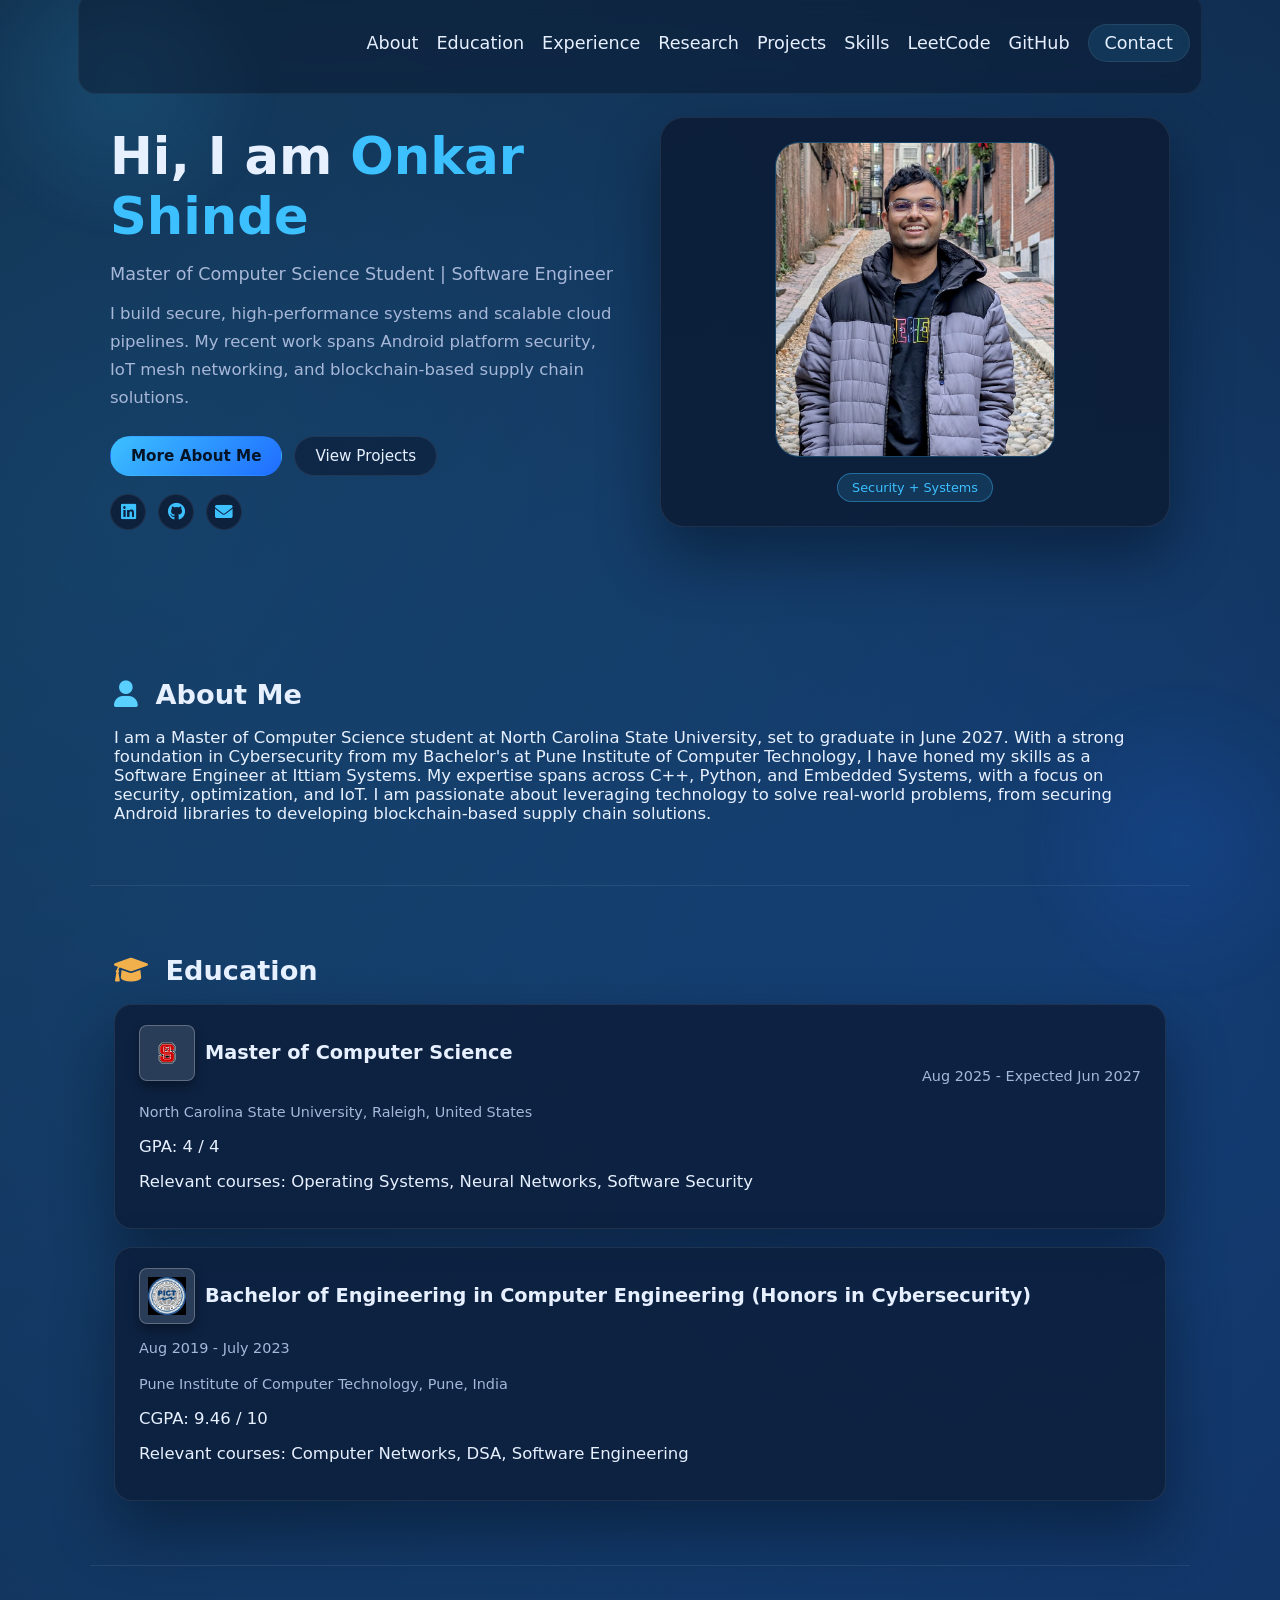
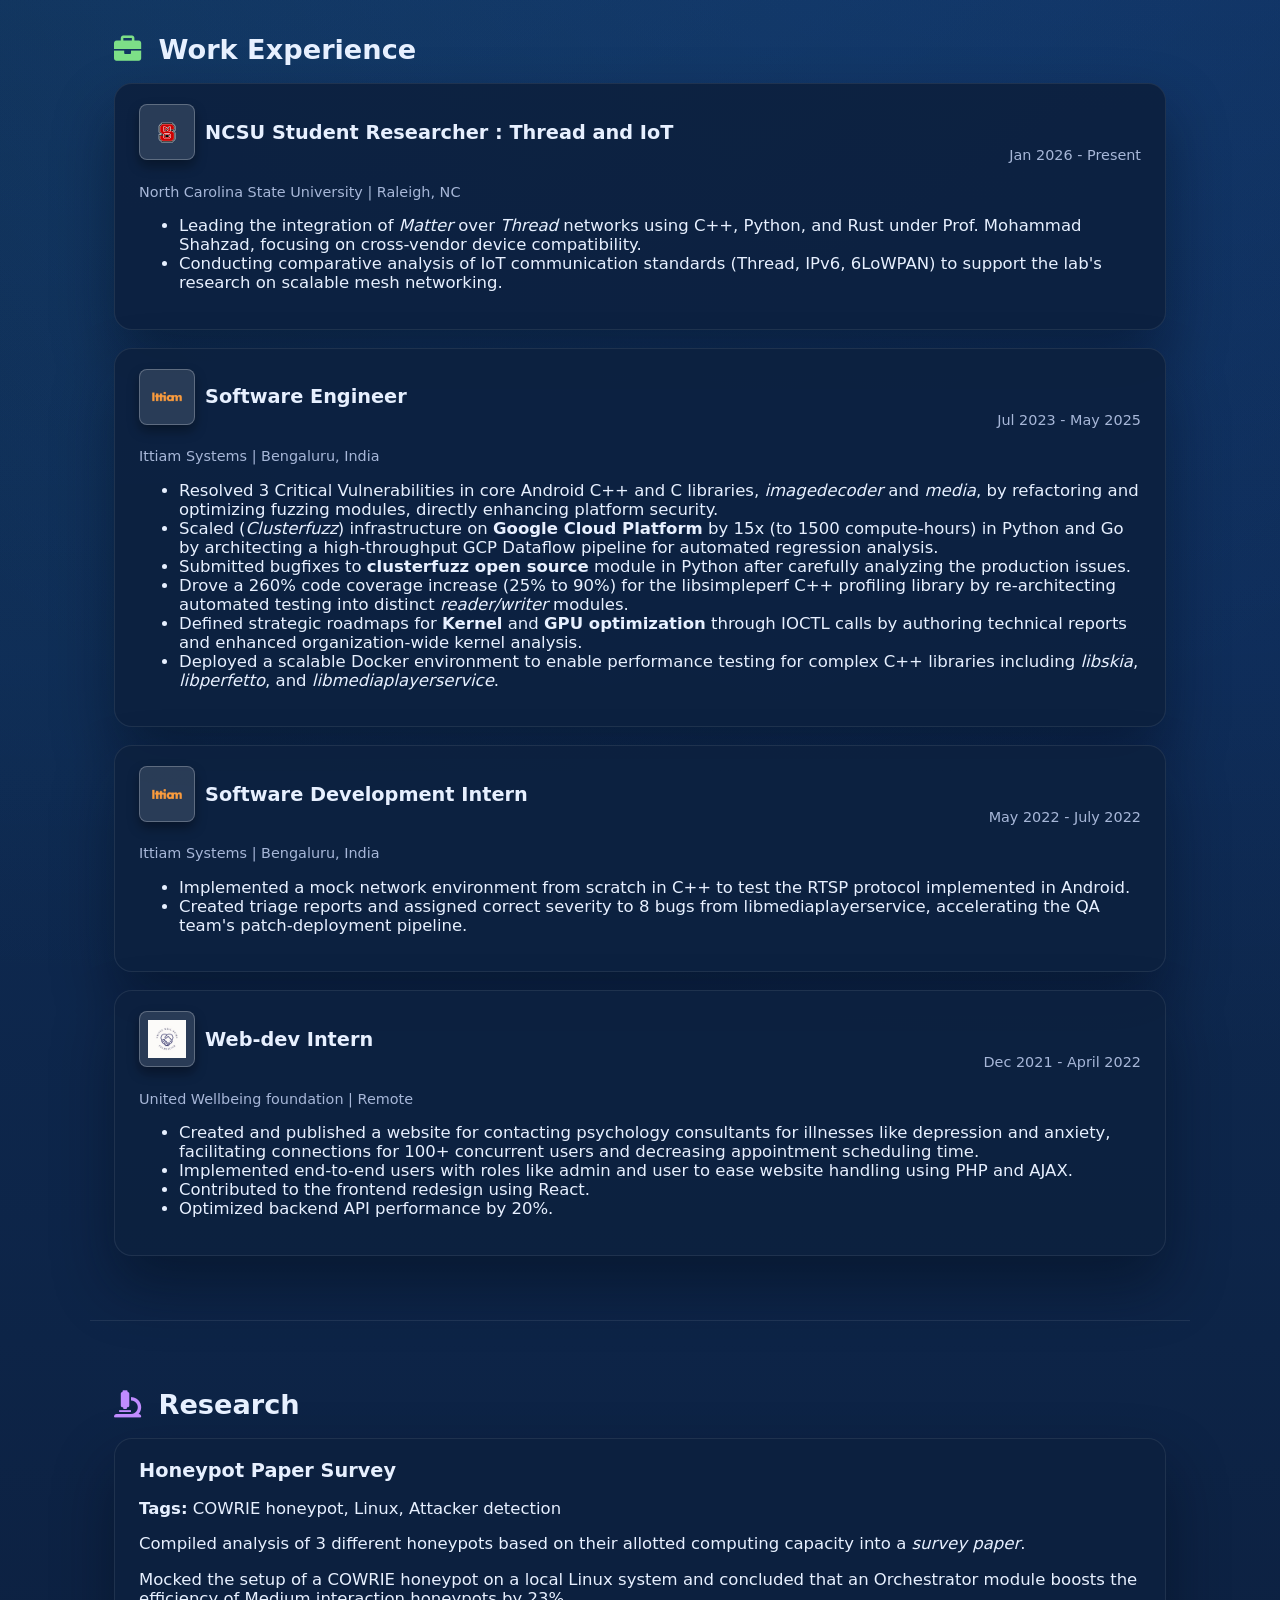
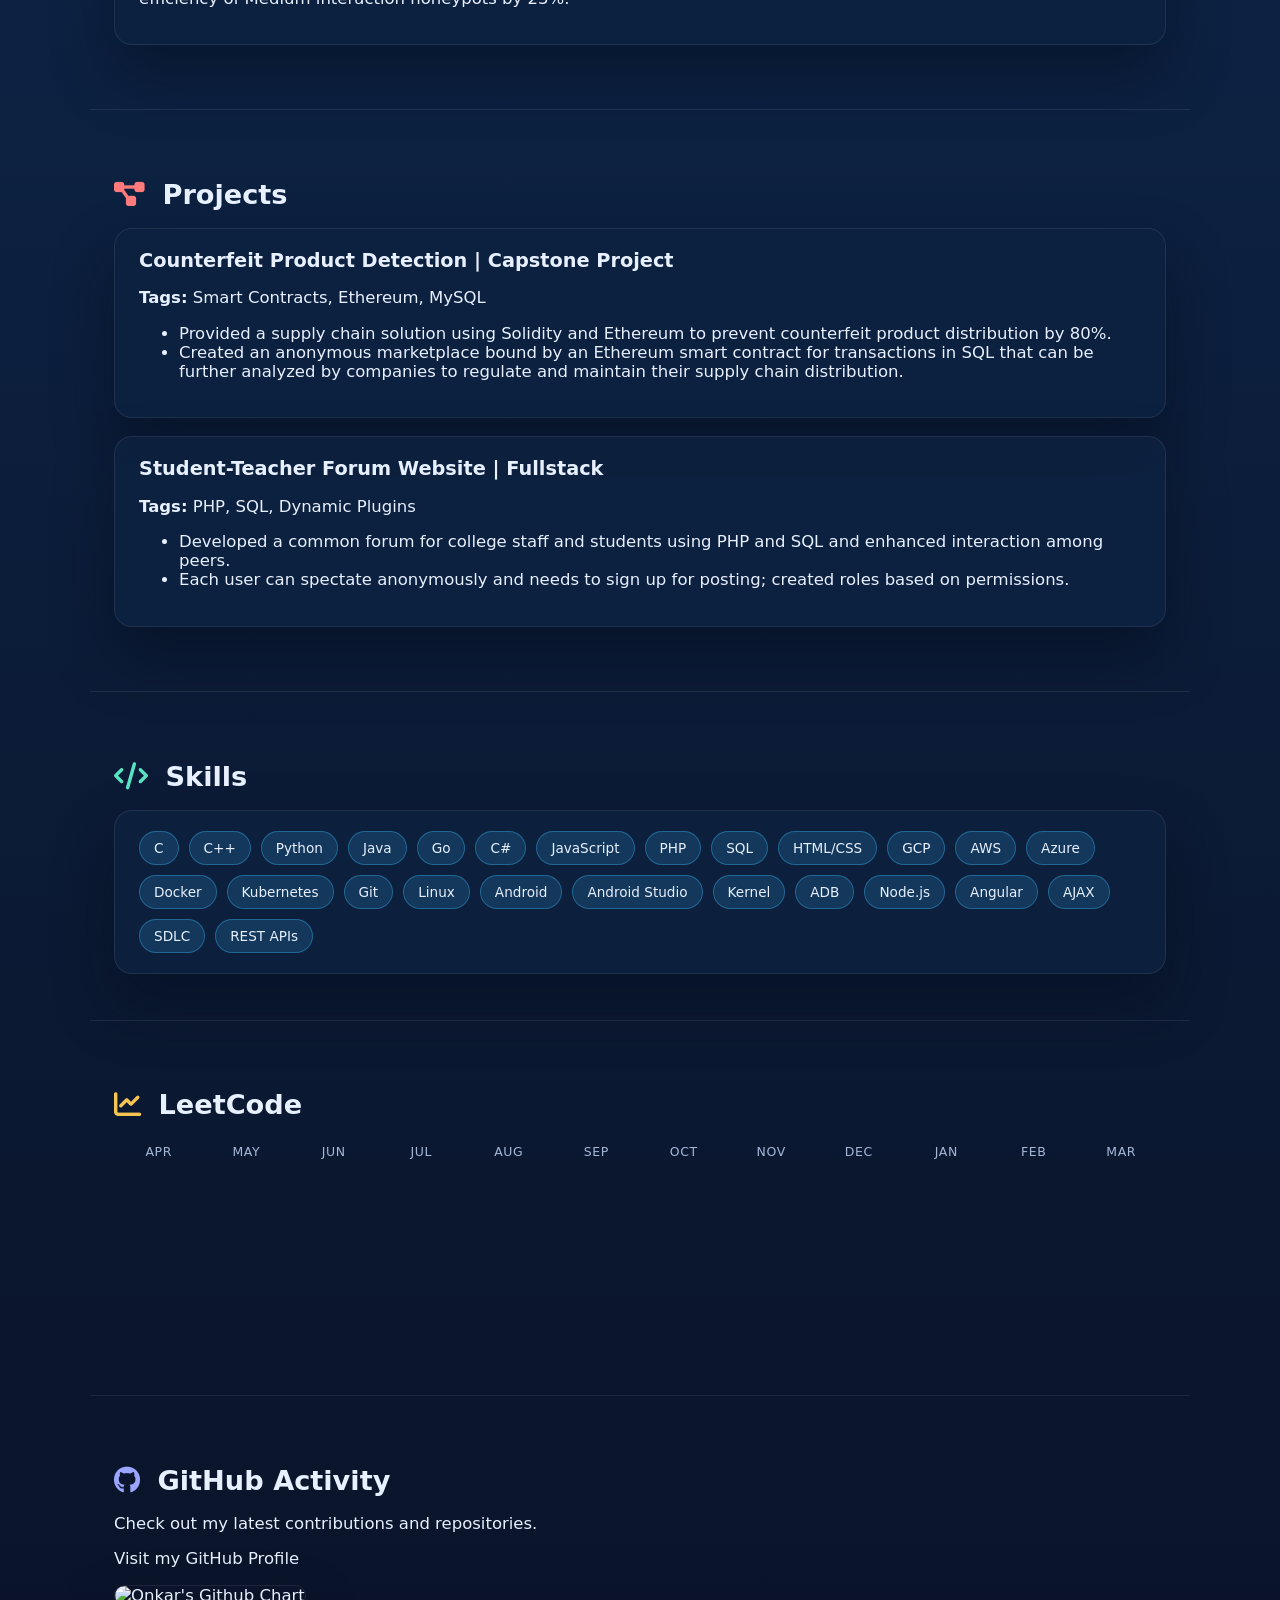
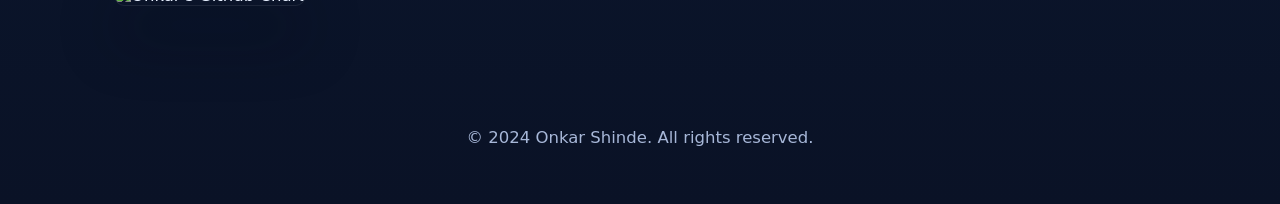
==== commit ccb7adf3: "Update" ====
--- a/index.html
+++ b/index.html
@@ -9,13 +9,14 @@
     <link rel="stylesheet" href="https://cdnjs.cloudflare.com/ajax/libs/font-awesome/6.0.0/css/all.min.css">
 </head>
 <body>
+    <div id="particles-js"></div>
     <div class="bg-orb orb-1"></div>
     <div class="bg-orb orb-2"></div>
 
     <!-- Hero Section -->
     <header class="hero">
         <div class="topbar container">
-            <div class="brand">Onkar Shinde</div>
+            <div class="brand"></div>
             <nav class="nav-links">
                 <a href="#about">About</a>
                 <a href="#education">Education</a>
@@ -23,6 +24,7 @@
                 <a href="#research">Research</a>
                 <a href="#projects">Projects</a>
                 <a href="#skills">Skills</a>
+                <a href="#leetcode">LeetCode</a>
                 <a href="#github">GitHub</a>
                 <a class="nav-cta" href="contact.html">Contact</a>
             </nav>
@@ -30,7 +32,7 @@
 
         <div class="hero-content container">
             <div class="hero-text">
-                <p class="eyebrow">Welcome to my portfolio</p>
+                <!-- <p class="eyebrow">Welcome to my portfolio</p> -->
                 <h1>Hi, I am <span>Onkar Shinde</span></h1>
                 <p class="subtitle">Master of Computer Science Student | Software Engineer</p>
                 <p class="hero-desc">I build secure, high-performance systems and scalable cloud pipelines. My recent work spans Android platform security, IoT mesh networking, and blockchain-based supply chain solutions.</p>
@@ -74,16 +76,26 @@
         <section id="education" class="section">
             <h2><i class="fas fa-graduation-cap"></i> Education</h2>
             <div class="timeline-item">
-                <h3>Master of Computer Science</h3>
+                <div class="item-header">
+                    <div class="item-title">
+                        <img class="org-logo" src="NCSU.png" alt="NCSU logo" />
+                        <h3>Master of Computer Science</h3>
+                    </div>
+                    <span class="date">Aug 2025 - Expected Jun 2027</span>
+                </div>
                 <p class="institution">North Carolina State University, Raleigh, United States</p>
-                <p class="date">Aug 2025 - Expected Jun 2027</p>
                 <p>GPA: 4 / 4</p>
                 <p>Relevant courses: Operating Systems, Neural Networks, Software Security</p>
             </div>
             <div class="timeline-item">
-                <h3>Bachelor of Engineering in Computer Engineering (Honors in Cybersecurity)</h3>
+                <div class="item-header">
+                    <div class="item-title">
+                        <img class="org-logo" src="PICT.jpg" alt="PICT logo" />
+                        <h3>Bachelor of Engineering in Computer Engineering (Honors in Cybersecurity)</h3>
+                    </div>
+                    <span class="date">Aug 2019 - July 2023</span>
+                </div>
                 <p class="institution">Pune Institute of Computer Technology, Pune, India</p>
-                <p class="date">Aug 2019 - July 2023</p>
                 <p>CGPA: 9.46 / 10</p>
                 <p>Relevant courses: Computer Networks, DSA, Software Engineering</p>
             </div>
@@ -95,18 +107,28 @@
         <section id="experience" class="section">
             <h2><i class="fas fa-briefcase"></i> Work Experience</h2>
             <div class="timeline-item">
-                <h3>NCSU Student Researcher : Thread and IoT</h3>
+                <div class="item-header">
+                    <div class="item-title">
+                        <img class="org-logo" src="NCSU.png" alt="NCSU logo" />
+                        <h3>NCSU Student Researcher : Thread and IoT</h3>
+                    </div>
+                    <span class="date">Jan 2026 - Present</span>
+                </div>
                 <p class="company">North Carolina State University | Raleigh, NC</p>
-                <p class="date">Jan 2026 - Present</p>
                 <ul>
                     <li>Leading the integration of <em>Matter</em> over <em>Thread</em> networks using C++, Python, and Rust under Prof. Mohammad Shahzad, focusing on cross-vendor device compatibility.</li>
                     <li>Conducting comparative analysis of IoT communication standards (Thread, IPv6, 6LoWPAN) to support the lab's research on scalable mesh networking.</li>
                 </ul>
             </div>
             <div class="timeline-item">
-                <h3>Software Engineer</h3>
+                <div class="item-header">
+                    <div class="item-title">
+                        <img class="org-logo" src="Ittiam_Systems_Logo.png" alt="Ittiam Systems logo" />
+                        <h3>Software Engineer</h3>
+                    </div>
+                    <span class="date">Jul 2023 - May 2025</span>
+                </div>
                 <p class="company">Ittiam Systems | Bengaluru, India</p>
-                <p class="date">Jul 2023 - May 2025</p>
                 <ul>
                     <li>Resolved 3 Critical Vulnerabilities in core Android C++ and C libraries, <em>imagedecoder</em> and <em>media</em>, by refactoring and optimizing fuzzing modules, directly enhancing platform security.</li>
                     <li>Scaled (<em>Clusterfuzz</em>) infrastructure on <strong>Google Cloud Platform</strong> by 15x (to 1500 compute-hours) in Python and Go by architecting a high-throughput GCP Dataflow pipeline for automated regression analysis.</li>
@@ -117,18 +139,28 @@
                 </ul>
             </div>
             <div class="timeline-item">
-                <h3>Software Development Intern</h3>
+                <div class="item-header">
+                    <div class="item-title">
+                        <img class="org-logo" src="Ittiam_Systems_Logo.png" alt="Ittiam Systems logo" />
+                        <h3>Software Development Intern</h3>
+                    </div>
+                    <span class="date">May 2022 - July 2022</span>
+                </div>
                 <p class="company">Ittiam Systems | Bengaluru, India</p>
-                <p class="date">May 2022 - July 2022</p>
                 <ul>
                     <li>Implemented a mock network environment from scratch in C++ to test the RTSP protocol implemented in Android.</li>
                     <li>Created triage reports and assigned correct severity to 8 bugs from libmediaplayerservice, accelerating the QA team's patch-deployment pipeline.</li>
                 </ul>
             </div>
             <div class="timeline-item">
-                <h3>Web-dev Intern</h3>
+                <div class="item-header">
+                    <div class="item-title">
+                        <img class="org-logo" src="unitedwell_being_logo.jpg" alt="United Wellbeing logo" />
+                        <h3>Web-dev Intern</h3>
+                    </div>
+                    <span class="date">Dec 2021 - April 2022</span>
+                </div>
                 <p class="company">United Wellbeing foundation | Remote</p>
-                <p class="date">Dec 2021 - April 2022</p>
                 <ul>
                     <li>Created and published a website for contacting psychology consultants for illnesses like depression and anxiety, facilitating connections for 100+ concurrent users and decreasing appointment scheduling time.</li>
                     <li>Implemented end-to-end users with roles like admin and user to ease website handling using PHP and AJAX.</li>
@@ -211,6 +243,36 @@
 
         <hr>
 
+        <!-- LeetCode Section -->
+        <section id="leetcode" class="section">
+            <h2><i class="fas fa-chart-line"></i> LeetCode</h2>
+            <div class="leetcode-widget">
+                <div class="heatmap-axis">
+                    <span>Apr</span>
+                    <span>May</span>
+                    <span>Jun</span>
+                    <span>Jul</span>
+                    <span>Aug</span>
+                    <span>Sep</span>
+                    <span>Oct</span>
+                    <span>Nov</span>
+                    <span>Dec</span>
+                    <span>Jan</span>
+                    <span>Feb</span>
+                    <span>Mar</span>
+                </div>
+                <div style="overflow: hidden; height: 180px; position: relative;">
+                    <iframe
+                        src="https://leetcard.jacoblin.cool/Onkar1300?theme=dark&ext=heatmap&border=0"
+                        style="border: none; width: 100%; height: 600px; position: absolute; top: -420px;"
+                        scrolling="no">
+                    </iframe>
+                </div>
+            </div>
+        </section>
+
+        <hr>
+
         <!-- GitHub Activity Section -->
         <section id="github" class="section">
             <h2><i class="fab fa-github"></i> GitHub Activity</h2>
@@ -231,6 +293,7 @@
         </div>
     </footer>
 
+    <script src="https://cdn.jsdelivr.net/npm/particles.js@2.0.0/particles.min.js"></script>
     <script src="script.js"></script>
 </body>
 </html>
--- a/styles.css
+++ b/styles.css
@@ -20,14 +20,31 @@
     box-sizing: border-box;
 }
 
+    #about h2 i { color: #59d0ff; }
+    #education h2 i { color: #f1b04c; }
+    #experience h2 i { color: #7ddf87; }
+    #research h2 i { color: #c08bff; }
+    #projects h2 i { color: #ff7a7a; }
+    #skills h2 i { color: #58e4c2; }
+    #leetcode h2 i { color: #f6c453; }
+    #github h2 i { color: #9ca6ff; }
+    #contact h2 i { color: #59d0ff; }
 body {
     font-family: "Sora", system-ui, -apple-system, "Segoe UI", sans-serif;
     margin: 0;
     color: var(--text);
+    font-size: 16.5px;
     background: radial-gradient(circle at 10% 10%, rgba(60, 192, 255, 0.18), transparent 45%),
         radial-gradient(circle at 90% 20%, rgba(31, 109, 255, 0.2), transparent 40%),
         linear-gradient(180deg, var(--bg-1), var(--bg-2) 45%, var(--bg-3));
     min-height: 100vh;
+}
+
+#particles-js {
+    position: fixed;
+    inset: 0;
+    z-index: -2;
+    pointer-events: none;
 }
 
 a {
@@ -68,6 +85,8 @@
     align-items: center;
     justify-content: space-between;
     padding: 24px 0;
+    position: relative;
+    z-index: 2;
 }
 
 .brand {
@@ -80,11 +99,11 @@
     display: flex;
     align-items: center;
     gap: 18px;
-    font-size: 0.9rem;
+    font-size: 1.1rem;
 }
 
 .nav-links a {
-    color: var(--muted);
+    color: var(--text);
     transition: color 0.2s ease;
 }
 
@@ -102,6 +121,17 @@
     border: 1px solid var(--border);
     background: rgba(60, 192, 255, 0.12);
     color: var(--text);
+}
+
+.topbar::before {
+    content: "";
+    position: absolute;
+    inset: -8px -12px;
+    background: rgba(9, 20, 40, 0.45);
+    border: 1px solid rgba(255, 255, 255, 0.05);
+    border-radius: 18px;
+    backdrop-filter: blur(10px);
+    z-index: -1;
 }
 
 /* Hero */
@@ -118,6 +148,7 @@
     grid-template-columns: repeat(auto-fit, minmax(280px, 1fr));
     gap: 40px;
     align-items: center;
+    padding-top: 28px;
     padding-bottom: 40px;
 }
 
@@ -251,7 +282,7 @@
 }
 
 .section {
-    padding: 36px 0;
+    padding: 36px 24px;
     scroll-margin-top: 80px;
 }
 
@@ -265,6 +296,16 @@
     color: var(--accent);
     margin-right: 8px;
 }
+
+#about h2 i { color: #59d0ff; }
+#education h2 i { color: #f1b04c; }
+#experience h2 i { color: #7ddf87; }
+#research h2 i { color: #c08bff; }
+#projects h2 i { color: #ff7a7a; }
+#skills h2 i { color: #58e4c2; }
+#leetcode h2 i { color: #f6c453; }
+#github h2 i { color: #9ca6ff; }
+#contact h2 i { color: #59d0ff; }
 
 hr {
     border: none;
@@ -281,6 +322,34 @@
     margin-bottom: 18px;
 }
 
+.timeline-item,
+.research-item,
+.skills-grid,
+.leetcode-widget,
+.github-widget,
+.contact-info,
+.contact-form-container {
+    transition: background 0.25s ease, box-shadow 0.25s ease, border-color 0.25s ease, transform 0.25s ease;
+    transform-origin: center;
+}
+
+.timeline-item:hover,
+.research-item:hover,
+.skills-grid:hover,
+.leetcode-widget:hover,
+.github-widget:hover,
+.contact-info:hover,
+.contact-form-container:hover {
+    transform: scale(1.02);
+}
+
+.timeline-item:hover h3,
+.research-item:hover h3,
+.contact-info:hover h3,
+.contact-form-container:hover h3 {
+    text-shadow: 0 0 10px rgba(60, 192, 255, 0.6);
+}
+
 .timeline-item h3, .research-item h3 {
     margin-top: 0;
     margin-bottom: 8px;
@@ -292,10 +361,50 @@
     margin-bottom: 6px;
 }
 
+.item-header {
+    display: flex;
+    align-items: baseline;
+    justify-content: space-between;
+    gap: 16px;
+    flex-wrap: wrap;
+}
+
+.item-title {
+    display: flex;
+    align-items: center;
+    gap: 10px;
+    min-width: 0;
+}
+
+.org-logo {
+    width: 56px;
+    height: 56px;
+    object-fit: contain;
+    background: rgba(255, 255, 255, 0.12);
+    border-radius: 8px;
+    padding: 8px;
+    border: 1px solid rgba(255, 255, 255, 0.25);
+    box-shadow: 0 6px 12px rgba(0, 0, 0, 0.35);
+}
+
+.item-header h3 {
+    margin: 0;
+}
+
+.date {
+    text-align: right;
+    white-space: nowrap;
+}
+
 .skills-grid {
     display: flex;
     flex-wrap: wrap;
     gap: 10px;
+    background: var(--surface-strong);
+    border-radius: 18px;
+    padding: 20px 24px;
+    border: 1px solid var(--border);
+    box-shadow: var(--shadow);
 }
 
 .skill-tag {
@@ -312,6 +421,35 @@
     border-radius: 14px;
     border: 1px solid var(--border);
     box-shadow: var(--shadow);
+}
+
+.leetcode-widget img {
+    width: 100%;
+    height: auto;
+    display: block;
+    border-radius: 14px;
+    border: 1px solid var(--border);
+    box-shadow: var(--shadow);
+}
+
+.leetcode-widget {
+    overflow: hidden;
+    height: auto;
+}
+
+.heatmap-axis {
+    display: grid;
+    grid-template-columns: repeat(12, 1fr);
+    gap: 6px;
+    padding: 6px 4px 10px;
+    color: var(--muted);
+    font-size: 0.78rem;
+    text-transform: uppercase;
+    letter-spacing: 0.6px;
+}
+
+.heatmap-axis span {
+    text-align: center;
 }
 
 /* Contact Page */
@@ -379,6 +517,7 @@
     .nav-links {
         flex-wrap: wrap;
         justify-content: center;
+        font-size: 0.95rem;
     }
 
     .hero-actions {
